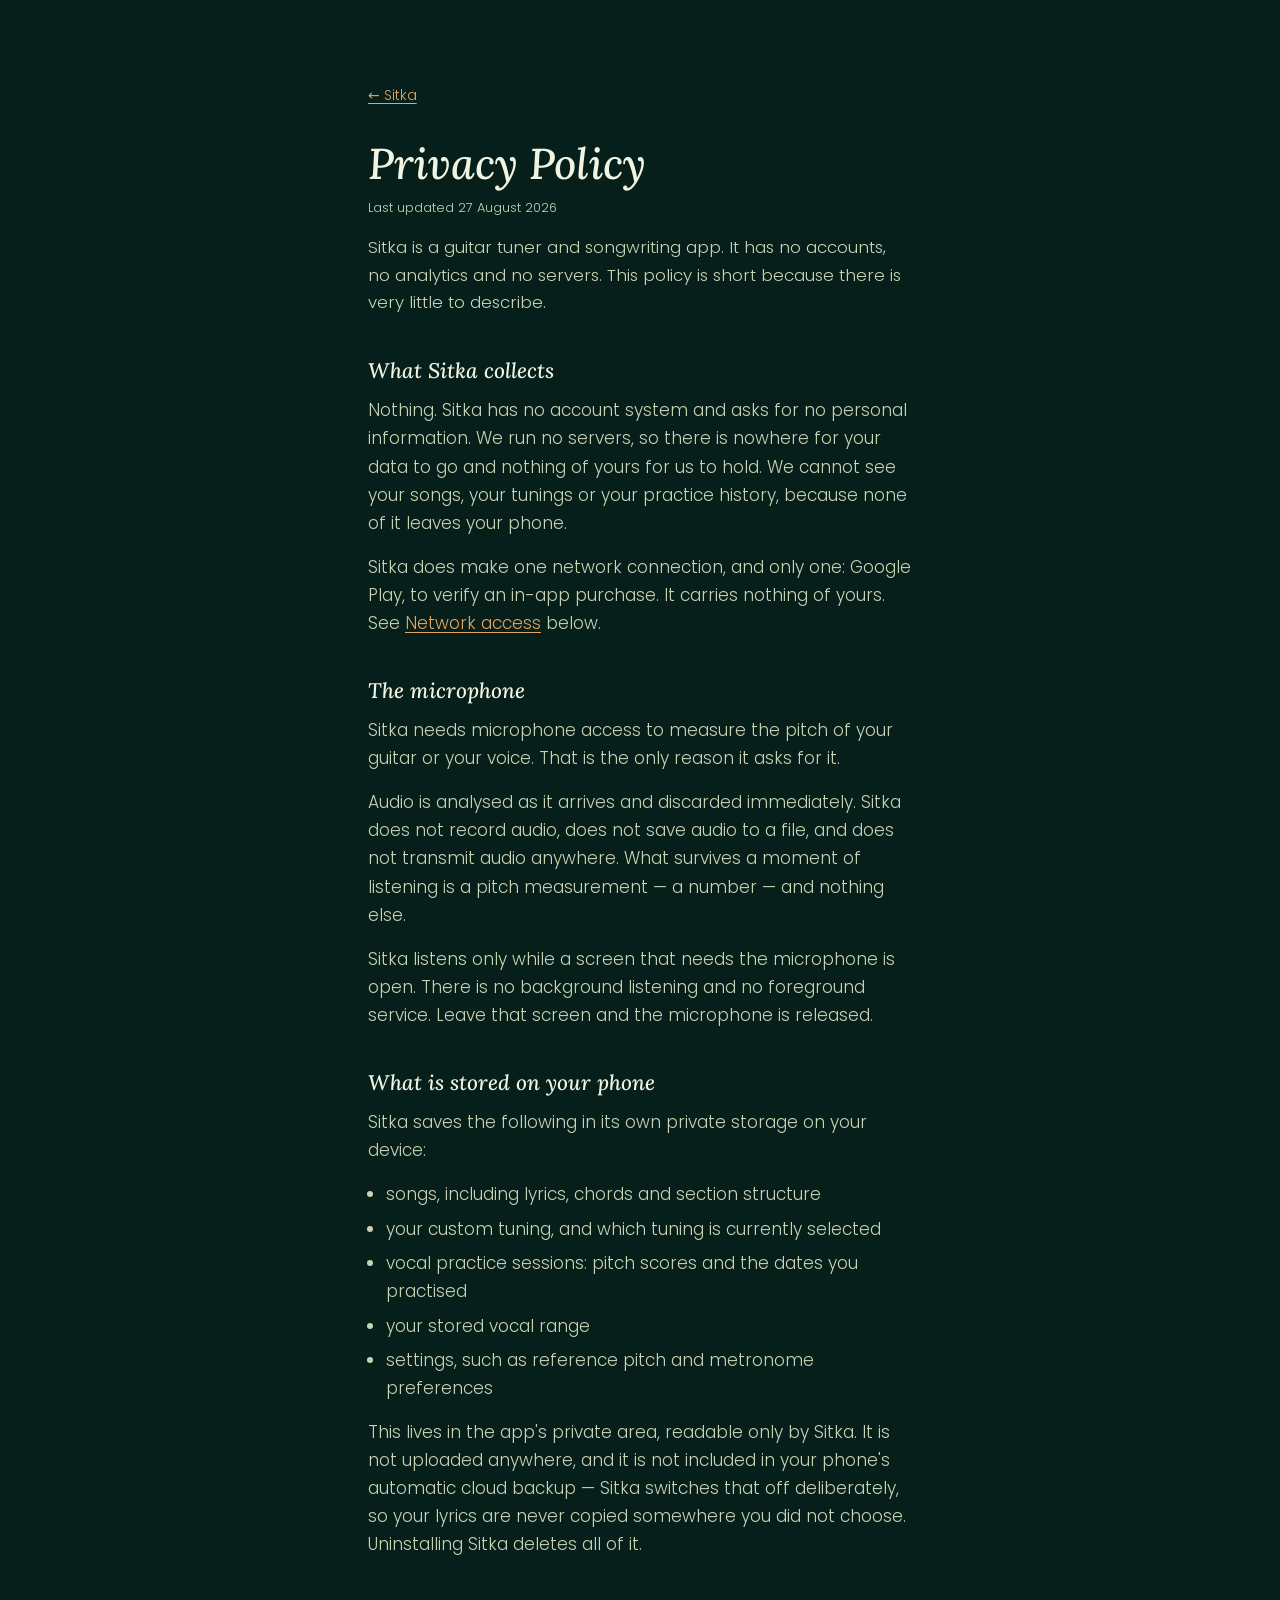
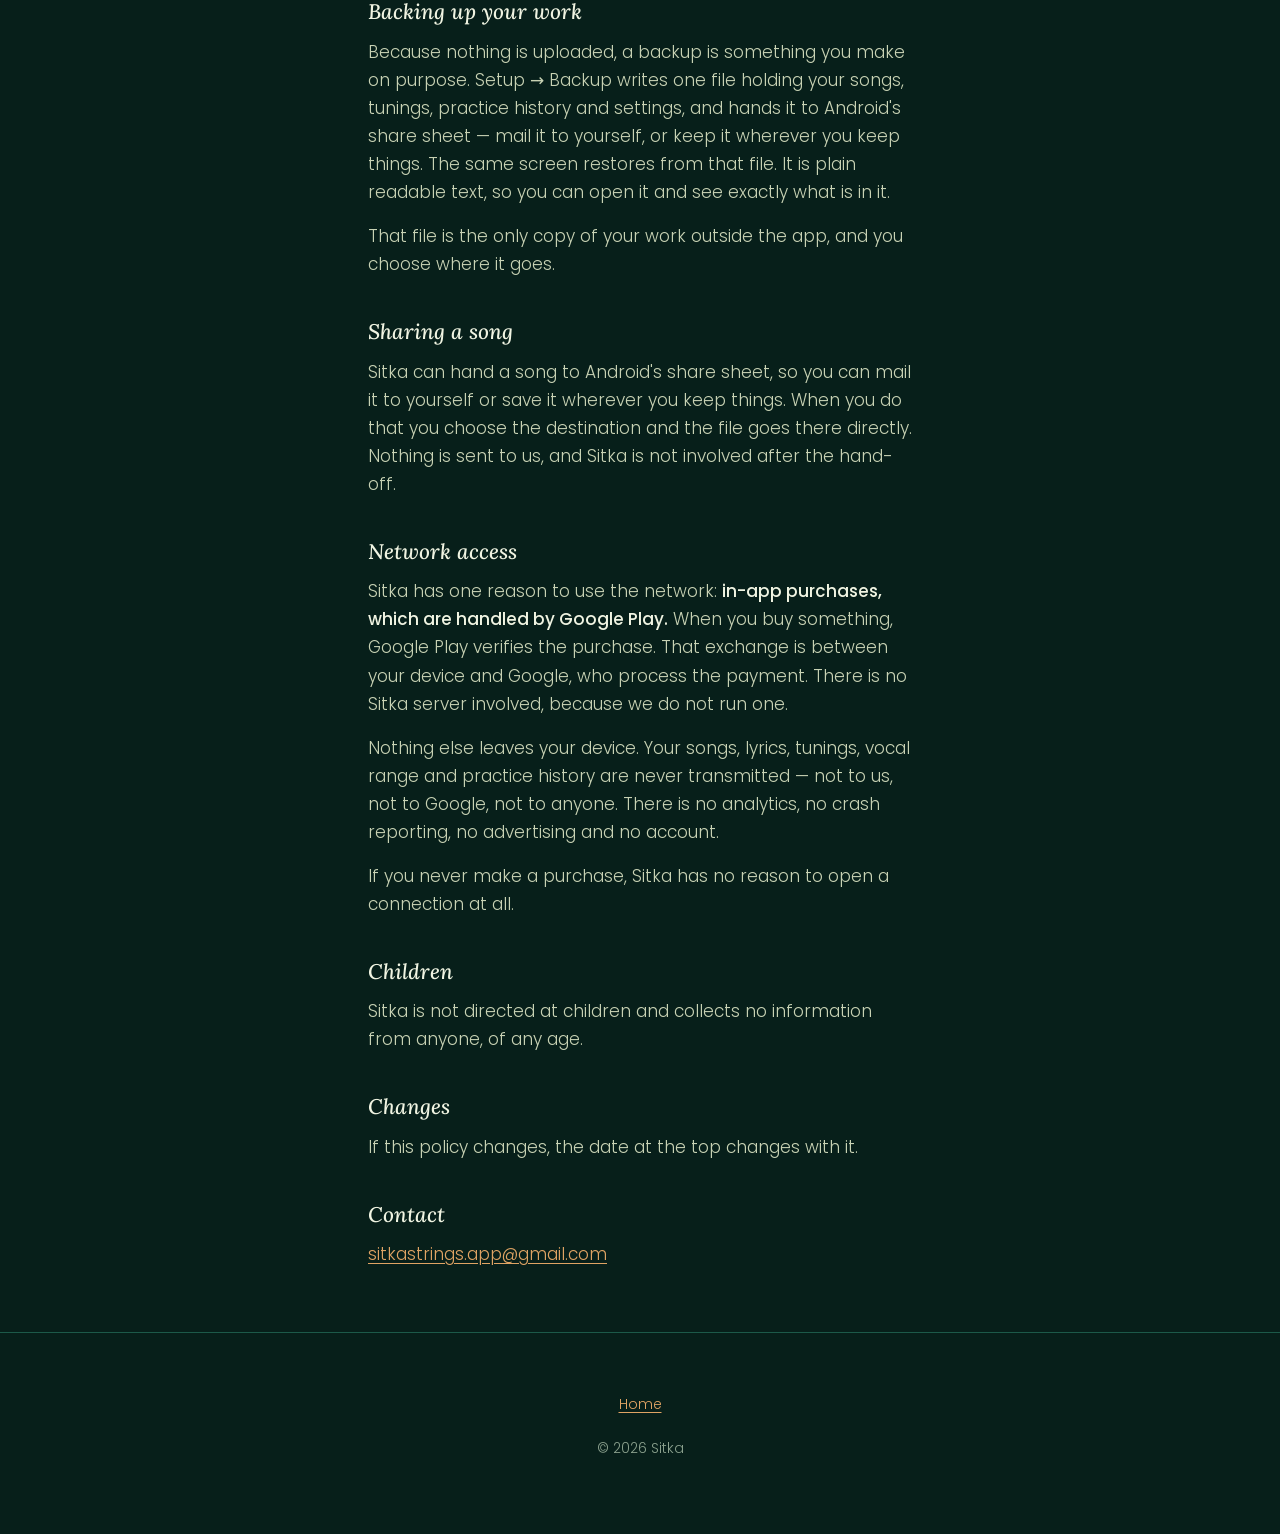
==== privacy/index.html @ 6ea36704 "The contact address, and a sentence the billing change had made false REPLACE-WITH-CONTACT-EMAIL bec" ====
<!doctype html>
<html lang="en">
<head>
<meta charset="utf-8">
<meta name="viewport" content="width=device-width, initial-scale=1">
<title>Privacy Policy — Sitka</title>
<meta name="description" content="Sitka's privacy policy. No accounts, no analytics, no servers of ours. Your songs and tunings never leave your phone.">
<link rel="icon" href="/assets/favicon.png">
<meta name="robots" content="index, follow">
<link rel="preconnect" href="https://fonts.googleapis.com">
<link rel="preconnect" href="https://fonts.gstatic.com" crossorigin>
<link rel="stylesheet" href="https://fonts.googleapis.com/css2?family=Lora:ital,wght@0,500;1,400;1,500&family=Poppins:wght@300;400;500&display=swap">
<link rel="stylesheet" href="/assets/site.css">
<style>
  .doc { padding: clamp(3rem, 9vw, 5rem) 0 clamp(2rem, 6vw, 3rem); }
  .doc h1 {
    font-family: 'Lora', Georgia, serif; font-style: italic; font-weight: 500;
    font-size: clamp(2rem, 6.5vw, 2.7rem); line-height: 1.15;
    margin: 0 0 .5rem; color: var(--spruce); text-wrap: balance;
  }
  .updated {
    font-family: 'Poppins', sans-serif; font-size: .8rem;
    color: var(--patina); margin: 0 0 2.5rem;
  }
  .doc h2 {
    font-family: 'Lora', Georgia, serif; font-style: italic; font-weight: 500;
    font-size: 1.32rem; line-height: 1.3;
    margin: 2.5rem 0 .75rem; color: var(--spruce); text-wrap: balance;
  }
  .doc p { margin: 0 0 1rem; color: var(--spruce-dim); }
  .doc strong { font-weight: 500; color: var(--spruce); }
  .doc ul { margin: 0 0 1rem; padding-left: 1.15rem; color: var(--spruce-dim); }
  .doc li { margin-bottom: .4rem; }
  .lede { font-size: 1.05rem; color: var(--spruce); }
  .back { display: inline-block; margin-bottom: 2rem; font-size: .875rem; }
</style>
</head>
<body>

<div class="wrap doc">
  <a class="back" href="/">&larr; Sitka</a>

  <h1>Privacy Policy</h1>
  <p class="updated">Last updated 27 August 2026</p>

  <p class="lede">
    Sitka is a guitar tuner and songwriting app. It has no accounts, no
    analytics and no servers. This policy is short because there is very
    little to describe.
  </p>

  <h2>What Sitka collects</h2>
  <p>
    Nothing. Sitka has no account system and asks for no personal
    information. We run no servers, so there is nowhere for your data to
    go and nothing of yours for us to hold. We cannot see your songs,
    your tunings or your practice history, because none of it leaves your
    phone.
  </p>
  <p>
    Sitka does make one network connection, and only one: Google Play,
    to verify an in-app purchase. It carries nothing of yours. See
    <a href="#network">Network access</a> below.
  </p>

  <h2>The microphone</h2>
  <p>
    Sitka needs microphone access to measure the pitch of your guitar or
    your voice. That is the only reason it asks for it.
  </p>
  <p>
    Audio is analysed as it arrives and discarded immediately. Sitka does
    not record audio, does not save audio to a file, and does not
    transmit audio anywhere. What survives a moment of listening is a
    pitch measurement — a number — and nothing else.
  </p>
  <p>
    Sitka listens only while a screen that needs the microphone is open.
    There is no background listening and no foreground service. Leave that
    screen and the microphone is released.
  </p>

  <h2>What is stored on your phone</h2>
  <p>Sitka saves the following in its own private storage on your device:</p>
  <ul>
    <li>songs, including lyrics, chords and section structure</li>
    <li>your custom tuning, and which tuning is currently selected</li>
    <li>vocal practice sessions: pitch scores and the dates you practised</li>
    <li>your stored vocal range</li>
    <li>settings, such as reference pitch and metronome preferences</li>
  </ul>
  <p>
    This lives in the app's private area, readable only by Sitka. It is
    not uploaded anywhere, and it is not included in your phone's
    automatic cloud backup — Sitka switches that off deliberately, so your
    lyrics are never copied somewhere you did not choose. Uninstalling
    Sitka deletes all of it.
  </p>

  <h2>Backing up your work</h2>
  <p>
    Because nothing is uploaded, a backup is something you make on
    purpose. Setup &rarr; Backup writes one file holding your songs,
    tunings, practice history and settings, and hands it to Android's
    share sheet — mail it to yourself, or keep it wherever you keep
    things. The same screen restores from that file. It is plain readable
    text, so you can open it and see exactly what is in it.
  </p>
  <p>
    That file is the only copy of your work outside the app, and you
    choose where it goes.
  </p>

  <h2>Sharing a song</h2>
  <p>
    Sitka can hand a song to Android's share sheet, so you can mail it to
    yourself or save it wherever you keep things. When you do that you
    choose the destination and the file goes there directly. Nothing is
    sent to us, and Sitka is not involved after the hand-off.
  </p>

  <h2 id="network">Network access</h2>
  <p>
    Sitka has one reason to use the network: <strong>in-app purchases,
    which are handled by Google Play.</strong> When you buy something,
    Google Play verifies the purchase. That exchange is between your
    device and Google, who process the payment. There is no Sitka server
    involved, because we do not run one.
  </p>
  <p>
    Nothing else leaves your device. Your songs, lyrics, tunings, vocal
    range and practice history are never transmitted &mdash; not to us,
    not to Google, not to anyone. There is no analytics, no crash
    reporting, no advertising and no account.
  </p>
  <p>
    If you never make a purchase, Sitka has no reason to open a
    connection at all.
  </p>

  <h2>Children</h2>
  <p>
    Sitka is not directed at children and collects no information from
    anyone, of any age.
  </p>

  <h2>Changes</h2>
  <p>If this policy changes, the date at the top changes with it.</p>

  <h2>Contact</h2>
  <p>
    <!-- TODO before launch: replace with the real address. Google Play
         requires a contact email on the store listing, and this policy
         should carry the same one. Anything published here gets scraped,
         so a dedicated address is worth considering. -->
    <a href="mailto:sitkastrings.app@gmail.com">sitkastrings.app@gmail.com</a>
  </p>
</div>

<footer>
  <div class="wrap">
    <nav>
      <a href="/">Home</a>
    </nav>
    <p>&copy; 2026 Sitka</p>
  </div>
</footer>

</body>
</html>
---- assets/site.css ----
/*
 * site.css — everything both pages share.
 *
 * One committed visual world: the deep green of the app icon and the
 * splash, with Sitka's own copper and spruce on top. Every colour is
 * painted explicitly; nothing is inherited from a host background.
 */

:root {
  --green-deep:  #071F1A;
  --green:       #0D3D32;
  --green-lift:  #10493C;
  --hair:        #1C5949;

  --spruce:      #F0F4E2;
  --spruce-dim:  #C8D2B4;
  --patina:      #8AA08D;

  --copper:      #C88B4E;
  --copper-lit:  #E0A464;

  --measure:     34rem;
}

* { box-sizing: border-box; }

html { scroll-behavior: smooth; }
@media (prefers-reduced-motion: reduce) {
  html { scroll-behavior: auto; }
  * { animation: none !important; transition: none !important; }
}

body {
  margin: 0;
  background: var(--green-deep);
  color: var(--spruce);
  font-family: 'Poppins', ui-sans-serif, system-ui, sans-serif;
  font-weight: 300;
  font-size: 17px;
  line-height: 1.65;
  -webkit-font-smoothing: antialiased;
}

a { color: var(--copper-lit); text-underline-offset: 3px; }
a:hover { color: var(--spruce); }
a:focus-visible { outline: 2px solid var(--copper-lit); outline-offset: 3px; border-radius: 2px; }

.wrap { max-width: var(--measure); margin: 0 auto; padding: 0 1.4rem; }

.eyebrow {
  font-family: 'Poppins', sans-serif; font-weight: 500;
  font-size: .68rem; letter-spacing: .2em; text-transform: uppercase;
  color: var(--copper); margin: 0 0 .7rem;
}

footer {
  border-top: 1px solid var(--hair);
  padding: clamp(2.5rem, 7vw, 3.5rem) 0 clamp(3rem, 8vw, 4rem);
  text-align: center;
}
footer p { margin: 0 0 .6rem; color: var(--patina); font-size: .875rem; }
footer nav { margin-bottom: 1.25rem; }
footer nav a { margin: 0 .6rem; font-size: .875rem; }

/* ------------------------------------------------------------------ */
/* The mark as a motif                                                 */
/* ------------------------------------------------------------------ */

/*
 * One asset, four jobs: hero, watermark, section divider, list bullet.
 * All of them reference assets/mark.png rather than a hand-drawn SVG
 * copy, so the motif cannot drift away from the real icon when the icon
 * is next redrawn.
 */

/* a divider that is a mark flanked by hairlines, replacing a plain rule */
.divider {
  display: flex; align-items: center; gap: 1.1rem;
  margin: 0; padding: 0; border: 0;
}
.divider::before, .divider::after {
  content: ""; flex: 1; height: 1px; background: var(--hair);
}
.divider span {
  width: 22px; height: 22px; flex: none;
  background: url("/assets/mark.png") center / contain no-repeat;
  opacity: .55;
}

/* list bullets carrying the mark instead of a disc */
.mark-list { list-style: none; margin: 0; padding: 0; }
.mark-list li {
  position: relative; padding-left: 2rem; margin-bottom: .7rem;
  color: var(--spruce-dim);
}
.mark-list li:last-child { margin-bottom: 0; }
.mark-list li::before {
  content: ""; position: absolute; left: 0; top: .38em;
  width: 15px; height: 15px;
  background: url("/assets/mark.png") center / contain no-repeat;
  opacity: .75;
}

/* ------------------------------------------------------------------ */
/* Phone frames: deliberate placeholders, not broken images            */
/* ------------------------------------------------------------------ */

.shots {
  display: grid; gap: 1.1rem;
  grid-template-columns: repeat(auto-fit, minmax(150px, 1fr));
  margin: 1.75rem 0 0;
}
.shot { display: flex; flex-direction: column; gap: .7rem; }

/* the frame is drawn, never loaded — nothing here can fail to arrive */
.phone {
  aspect-ratio: 9 / 19.5;
  border: 1px solid var(--hair);
  border-radius: 14px;
  background:
    radial-gradient(120% 60% at 50% 0%, var(--green-lift) 0%, var(--green) 55%, var(--green) 100%);
  display: flex; align-items: center; justify-content: center;
  position: relative; overflow: hidden;
}
.phone::before {              /* the earpiece slot, so it reads as a phone */
  content: ""; position: absolute; top: 9px; left: 50%;
  transform: translateX(-50%);
  width: 28%; height: 4px; border-radius: 2px;
  background: var(--hair);
}
.phone::after {               /* the mark, centred */
  content: ""; width: 38%; aspect-ratio: 1;
  background: url("/assets/mark.png") center / contain no-repeat;
  opacity: .38;
}
.shot-label {
  font-family: 'Poppins', sans-serif; font-size: .76rem; font-weight: 400;
  color: var(--patina); text-align: center; line-height: 1.4;
}

/* ------------------------------------------------------------------ */
/* Chord diagrams                                                      */
/* ------------------------------------------------------------------ */

.chords {
  display: grid; gap: 1.5rem;
  grid-template-columns: repeat(auto-fit, minmax(190px, 1fr));
  margin: 1.75rem 0 0;
}
.chord {
  background: var(--green);
  border: 1px solid var(--hair);
  border-radius: 3px;
  padding: 1.2rem 1rem 1rem;
  text-align: center;
}
.chord h3 {
  font-family: 'Poppins', sans-serif; font-weight: 500;
  font-size: .7rem; letter-spacing: .18em; text-transform: uppercase;
  color: var(--copper); margin: 0 0 .15rem;
}
.chord .strings {
  font-family: ui-monospace, 'SFMono-Regular', Menlo, monospace;
  font-size: .72rem; letter-spacing: .12em;
  color: var(--patina); margin: 0 0 .9rem;
}
.chord svg { display: block; width: 100%; max-width: 148px; margin: 0 auto; height: auto; }
.chord .shape {
  font-family: ui-monospace, 'SFMono-Regular', Menlo, monospace;
  font-size: .8rem; color: var(--spruce); margin: .8rem 0 .1rem;
  letter-spacing: .04em;
}
.chord .voiced {
  font-family: 'Poppins', sans-serif; font-size: .72rem;
  color: var(--patina); margin: 0;
}
.verdict {
  margin: 1.5rem 0 0; text-align: center;
  font-family: 'Lora', Georgia, serif; font-style: italic;
  color: var(--spruce); font-size: 1.05rem;
}
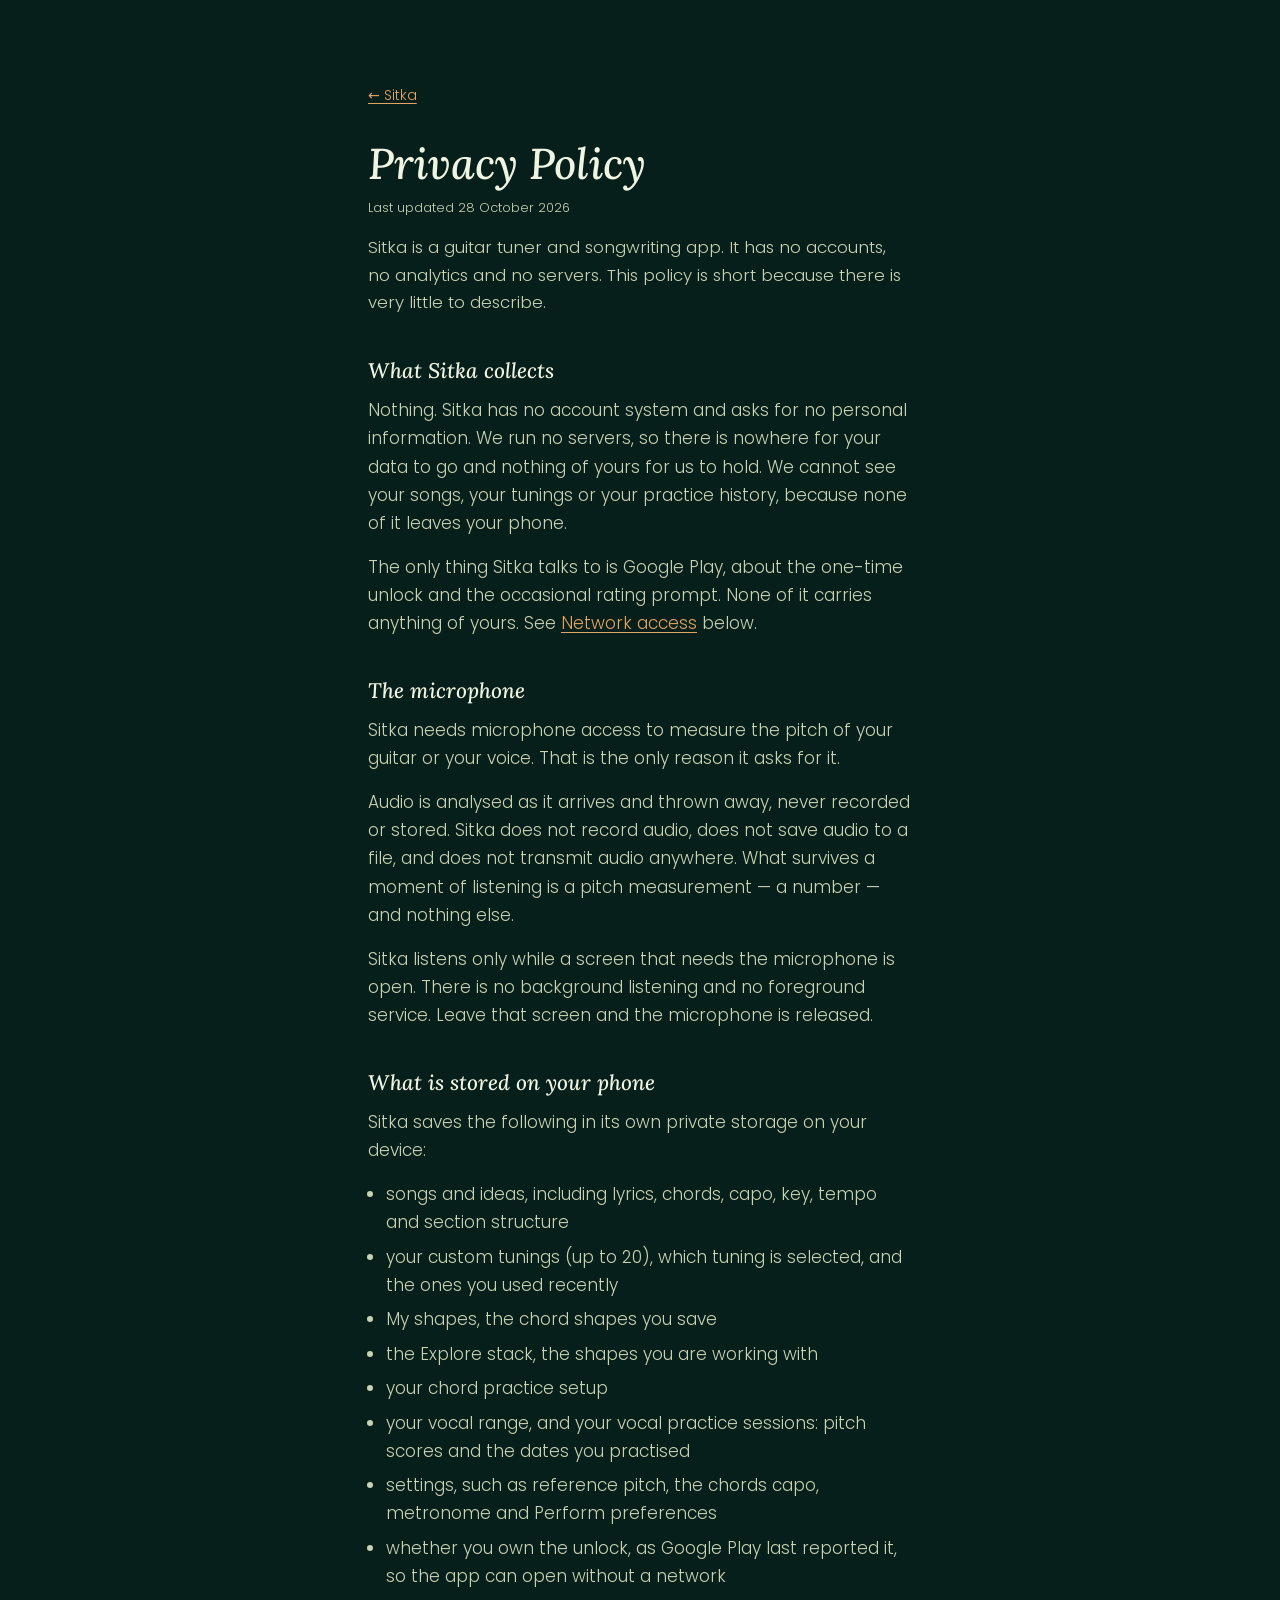
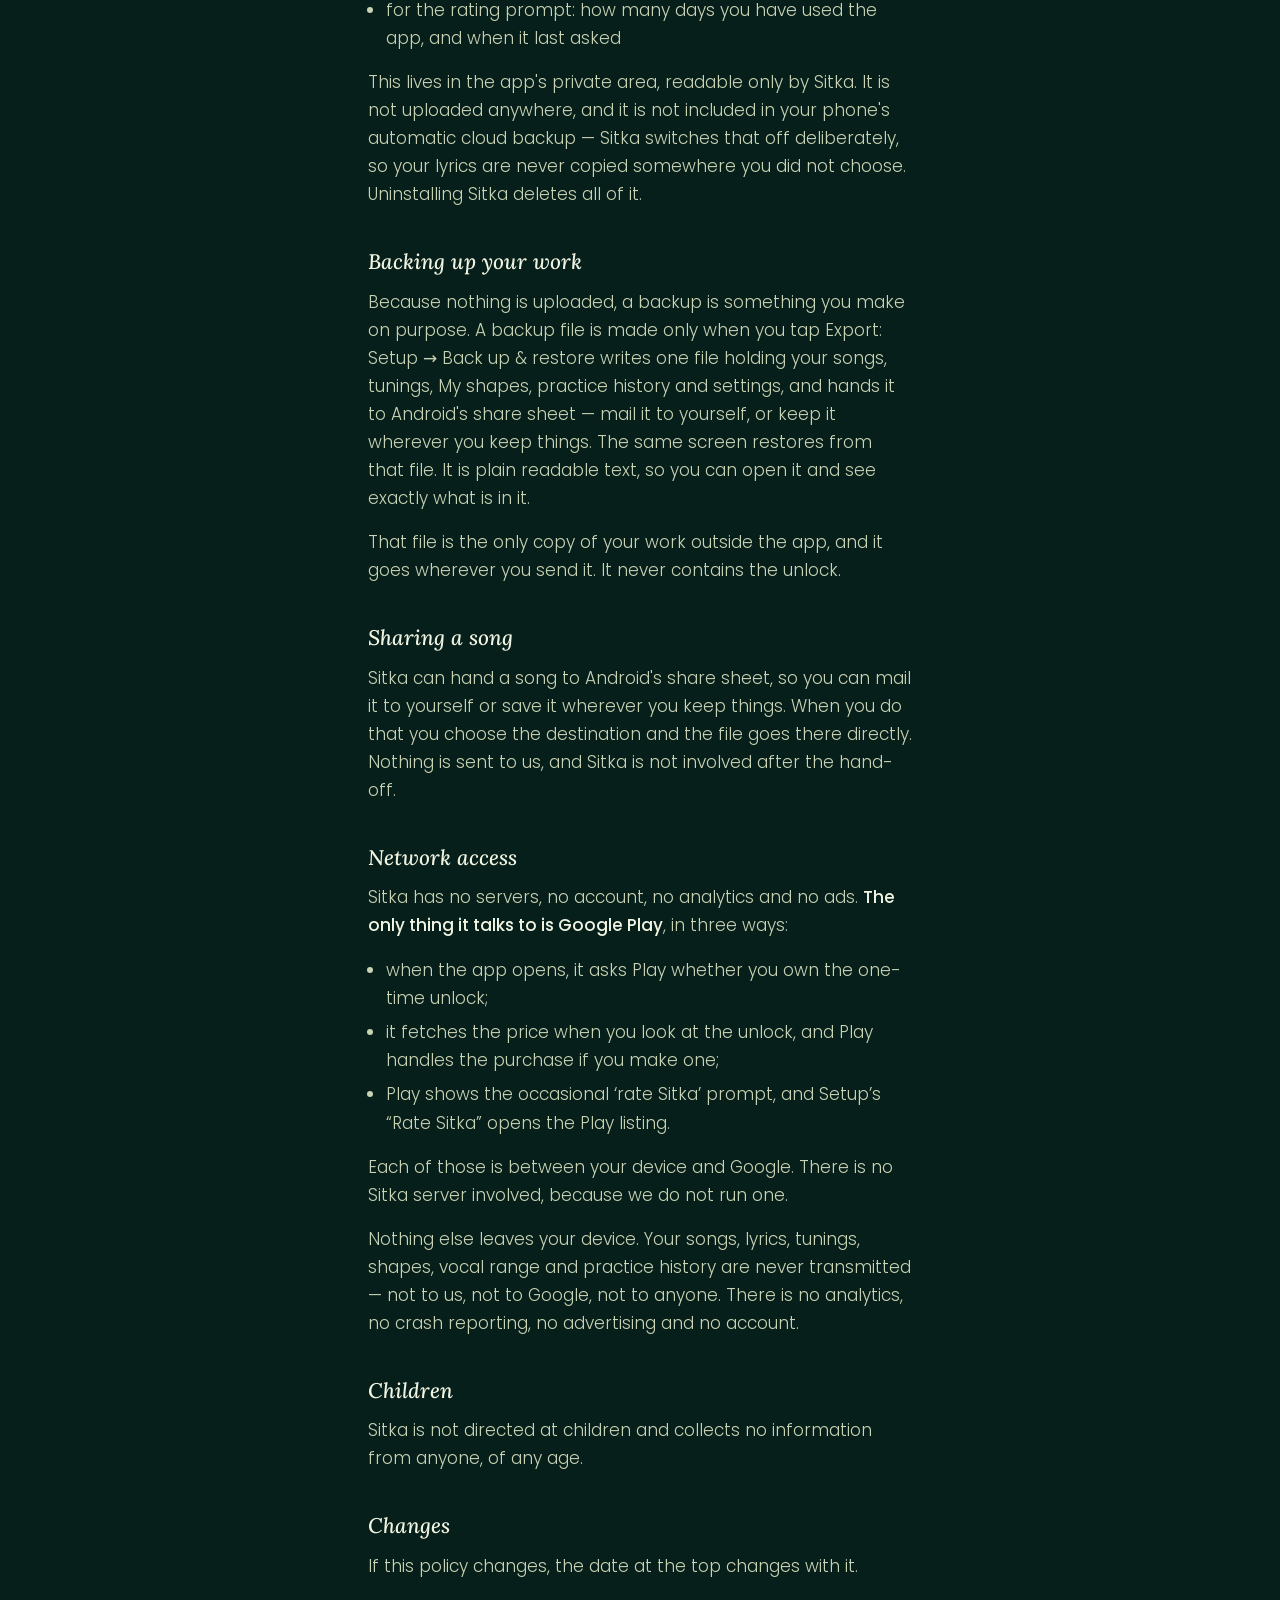
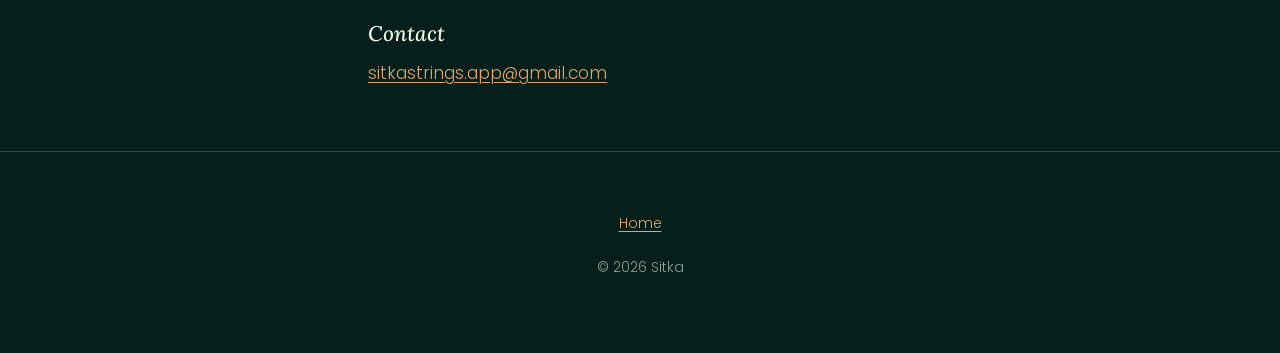
==== commit ba70b8a9: "Say what talks to Play, what the unlock covers, and that there are five tabs The privacy text claime" ====
--- a/privacy/index.html
+++ b/privacy/index.html
@@ -5,7 +5,9 @@
 <meta name="viewport" content="width=device-width, initial-scale=1">
 <title>Privacy Policy — Sitka</title>
 <meta name="description" content="Sitka's privacy policy. No accounts, no analytics, no servers of ours. Your songs and tunings never leave your phone.">
-<link rel="icon" href="/assets/favicon.png">
+<link rel="icon" href="/assets/favicon-32.png" sizes="32x32">
+<link rel="icon" href="/assets/favicon.png" sizes="48x48">
+<link rel="apple-touch-icon" href="/assets/apple-touch-icon.png">
 <meta name="robots" content="index, follow">
 <link rel="preconnect" href="https://fonts.googleapis.com">
 <link rel="preconnect" href="https://fonts.gstatic.com" crossorigin>
@@ -41,7 +43,7 @@
   <a class="back" href="/">&larr; Sitka</a>
 
   <h1>Privacy Policy</h1>
-  <p class="updated">Last updated 27 August 2026</p>
+  <p class="updated">Last updated 28 October 2026</p>
 
   <p class="lede">
     Sitka is a guitar tuner and songwriting app. It has no accounts, no
@@ -58,9 +60,9 @@
     phone.
   </p>
   <p>
-    Sitka does make one network connection, and only one: Google Play,
-    to verify an in-app purchase. It carries nothing of yours. See
-    <a href="#network">Network access</a> below.
+    The only thing Sitka talks to is Google Play, about the one-time
+    unlock and the occasional rating prompt. None of it carries anything
+    of yours. See <a href="#network">Network access</a> below.
   </p>
 
   <h2>The microphone</h2>
@@ -69,7 +71,8 @@
     your voice. That is the only reason it asks for it.
   </p>
   <p>
-    Audio is analysed as it arrives and discarded immediately. Sitka does
+    Audio is analysed as it arrives and thrown away, never recorded or
+    stored. Sitka does
     not record audio, does not save audio to a file, and does not
     transmit audio anywhere. What survives a moment of listening is a
     pitch measurement — a number — and nothing else.
@@ -83,11 +86,15 @@
   <h2>What is stored on your phone</h2>
   <p>Sitka saves the following in its own private storage on your device:</p>
   <ul>
-    <li>songs, including lyrics, chords and section structure</li>
-    <li>your custom tuning, and which tuning is currently selected</li>
-    <li>vocal practice sessions: pitch scores and the dates you practised</li>
-    <li>your stored vocal range</li>
-    <li>settings, such as reference pitch and metronome preferences</li>
+    <li>songs and ideas, including lyrics, chords, capo, key, tempo and section structure</li>
+    <li>your custom tunings (up to 20), which tuning is selected, and the ones you used recently</li>
+    <li>My shapes, the chord shapes you save</li>
+    <li>the Explore stack, the shapes you are working with</li>
+    <li>your chord practice setup</li>
+    <li>your vocal range, and your vocal practice sessions: pitch scores and the dates you practised</li>
+    <li>settings, such as reference pitch, the chords capo, metronome and Perform preferences</li>
+    <li>whether you own the unlock, as Google Play last reported it, so the app can open without a network</li>
+    <li>for the rating prompt: how many days you have used the app, and when it last asked</li>
   </ul>
   <p>
     This lives in the app's private area, readable only by Sitka. It is
@@ -100,15 +107,16 @@
   <h2>Backing up your work</h2>
   <p>
     Because nothing is uploaded, a backup is something you make on
-    purpose. Setup &rarr; Backup writes one file holding your songs,
-    tunings, practice history and settings, and hands it to Android's
+    purpose. A backup file is made only when you tap Export: Setup
+    &rarr; Back up &amp; restore writes one file holding your songs,
+    tunings, My shapes, practice history and settings, and hands it to Android's
     share sheet — mail it to yourself, or keep it wherever you keep
     things. The same screen restores from that file. It is plain readable
     text, so you can open it and see exactly what is in it.
   </p>
   <p>
-    That file is the only copy of your work outside the app, and you
-    choose where it goes.
+    That file is the only copy of your work outside the app, and it goes
+    wherever you send it. It never contains the unlock.
   </p>
 
   <h2>Sharing a song</h2>
@@ -121,21 +129,27 @@
 
   <h2 id="network">Network access</h2>
   <p>
-    Sitka has one reason to use the network: <strong>in-app purchases,
-    which are handled by Google Play.</strong> When you buy something,
-    Google Play verifies the purchase. That exchange is between your
-    device and Google, who process the payment. There is no Sitka server
-    involved, because we do not run one.
+    Sitka has no servers, no account, no analytics and no ads.
+    <strong>The only thing it talks to is Google Play</strong>, in three
+    ways:
+  </p>
+  <ul>
+    <li>when the app opens, it asks Play whether you own the one-time
+      unlock;</li>
+    <li>it fetches the price when you look at the unlock, and Play handles
+      the purchase if you make one;</li>
+    <li>Play shows the occasional &lsquo;rate Sitka&rsquo; prompt, and
+      Setup&rsquo;s &ldquo;Rate Sitka&rdquo; opens the Play listing.</li>
+  </ul>
+  <p>
+    Each of those is between your device and Google. There is no Sitka
+    server involved, because we do not run one.
   </p>
   <p>
-    Nothing else leaves your device. Your songs, lyrics, tunings, vocal
-    range and practice history are never transmitted &mdash; not to us,
+    Nothing else leaves your device. Your songs, lyrics, tunings, shapes,
+    vocal range and practice history are never transmitted &mdash; not to us,
     not to Google, not to anyone. There is no analytics, no crash
     reporting, no advertising and no account.
-  </p>
-  <p>
-    If you never make a purchase, Sitka has no reason to open a
-    connection at all.
   </p>
 
   <h2>Children</h2>
--- a/assets/site.css
+++ b/assets/site.css
@@ -179,3 +179,125 @@
   font-family: 'Lora', Georgia, serif; font-style: italic;
   color: var(--spruce); font-size: 1.05rem;
 }
+
+/* ------------------------------------------------------------------ */
+/* Wide sections: the diagrams break the reading measure               */
+/* ------------------------------------------------------------------ */
+
+/*
+ * Body copy wants ~34rem. Diagrams want room. `.wide` opts a section out
+ * of the measure without leaving the page, and its prose keeps a measure
+ * of its own so the words never run to 52rem.
+ */
+.wide { max-width: 52rem; margin: 0 auto; padding: 0 1.4rem; }
+.lede-wide { max-width: 34rem; }
+.wide .verdict { max-width: none; }
+
+/* ---------------- fretboards ---------------- */
+.fretrow, .rankrow {
+  display: grid; gap: 1rem;
+  grid-template-columns: repeat(4, minmax(0, 1fr));
+  margin: 1.75rem 0 0;
+}
+.rankrow { grid-template-columns: repeat(3, minmax(0, 1fr)); }
+
+@media (max-width: 720px) {
+  /* the Play pattern: one row, swipe it. scroll-snap so it lands square */
+  .fretrow, .rankrow {
+    display: flex; overflow-x: auto; scroll-snap-type: x mandatory;
+    margin-inline: -1.4rem; padding: 0 1.4rem 0.5rem;
+    scrollbar-width: thin;
+  }
+  .fretrow > *, .rankrow > * { flex: 0 0 62%; scroll-snap-align: center; }
+}
+
+.fret, .rank-item {
+  background: var(--green); border: 1px solid var(--hair);
+  border-radius: 3px; padding: 1rem .75rem .9rem;
+  text-align: center; margin: 0; position: relative;
+}
+.fret figcaption { display: block; margin-bottom: .6rem; }
+.fret-name {
+  display: block; font-family: 'Poppins', sans-serif; font-weight: 500;
+  font-size: .74rem; letter-spacing: .16em; text-transform: uppercase;
+  color: var(--copper);
+}
+.fret-strings {
+  display: block; font-family: ui-monospace, Menlo, monospace;
+  font-size: .68rem; letter-spacing: .1em; color: var(--patina); margin-top: .15rem;
+}
+.fret svg, .rank-item svg { display: block; width: 100%; max-width: 132px; height: auto; margin: 0 auto; }
+.fret-shape {
+  font-family: ui-monospace, Menlo, monospace; font-size: .76rem;
+  color: var(--spruce); margin: .7rem 0 .15rem; letter-spacing: .03em;
+}
+.fret-meta { font-size: .7rem; color: var(--patina); margin: 0 0 .35rem; }
+.fret-fingers { color: var(--copper-lit); }
+.fret-gloss {
+  font-family: 'Lora', Georgia, serif; font-style: italic;
+  font-size: .82rem; line-height: 1.4; color: var(--spruce-dim); margin: 0;
+}
+
+/* ---------------- the ranked three ---------------- */
+.rank-n {
+  position: absolute; top: .5rem; left: .6rem;
+  font-family: ui-monospace, Menlo, monospace; font-size: .7rem;
+  color: var(--copper); opacity: .8;
+}
+.rank-score { margin: .5rem 0 .2rem; font-size: .7rem; color: var(--patina); }
+.rank-score span {
+  font-family: ui-monospace, Menlo, monospace; font-size: 1.15rem;
+  color: var(--copper-lit); margin-right: .25rem;
+}
+
+/* ---------------- tuning families ---------------- */
+.families { margin: 1.75rem 0 0; display: flex; flex-direction: column; gap: 1rem; }
+.fam { display: grid; grid-template-columns: 11rem 1fr; gap: .3rem .9rem; align-items: center; }
+.fam-name {
+  margin: 0; font-family: 'Poppins', sans-serif; font-weight: 500;
+  font-size: .76rem; letter-spacing: .1em; text-transform: uppercase; color: var(--copper);
+}
+.fam-bar {
+  height: 22px; border-radius: 2px; position: relative;
+  background: linear-gradient(to right, var(--green-lift) var(--n), transparent var(--n));
+  border: 1px solid var(--hair);
+  display: flex; align-items: center;
+}
+.fam-count {
+  font-family: ui-monospace, Menlo, monospace; font-size: .72rem;
+  color: var(--spruce); padding-left: .55rem;
+}
+.fam-list {
+  grid-column: 2; margin: 0; font-size: .72rem; color: var(--patina); line-height: 1.5;
+}
+@media (max-width: 560px) {
+  .fam { grid-template-columns: 1fr; }
+  .fam-list { grid-column: 1; }
+}
+
+/* ---------------- the screenshot strip ---------------- */
+.shots {
+  list-style: none; margin: 1.75rem 0 0; padding: 0;
+  display: grid; gap: 1rem; grid-template-columns: repeat(3, minmax(0, 1fr));
+}
+.shots .shot { margin: 0; }
+.shots img {
+  display: block; width: 100%; height: auto;
+  border: 1px solid var(--hair); border-radius: 6px;
+  background: var(--green);
+}
+@media (max-width: 720px) {
+  .shots {
+    display: flex; overflow-x: auto; scroll-snap-type: x mandatory;
+    margin-inline: -1.4rem; padding: 0 1.4rem .5rem; gap: .75rem;
+  }
+  .shots .shot { flex: 0 0 68%; scroll-snap-align: center; }
+}
+
+/* a line of "what is this" under each screenshot; the card itself
+ * carries the headline, so this is description rather than claim */
+.shot-note {
+  margin: .7rem 0 0; font-size: .82rem; line-height: 1.55;
+  color: var(--spruce-dim);
+}
+@media (max-width: 720px) { .shot-note { font-size: .8rem; } }
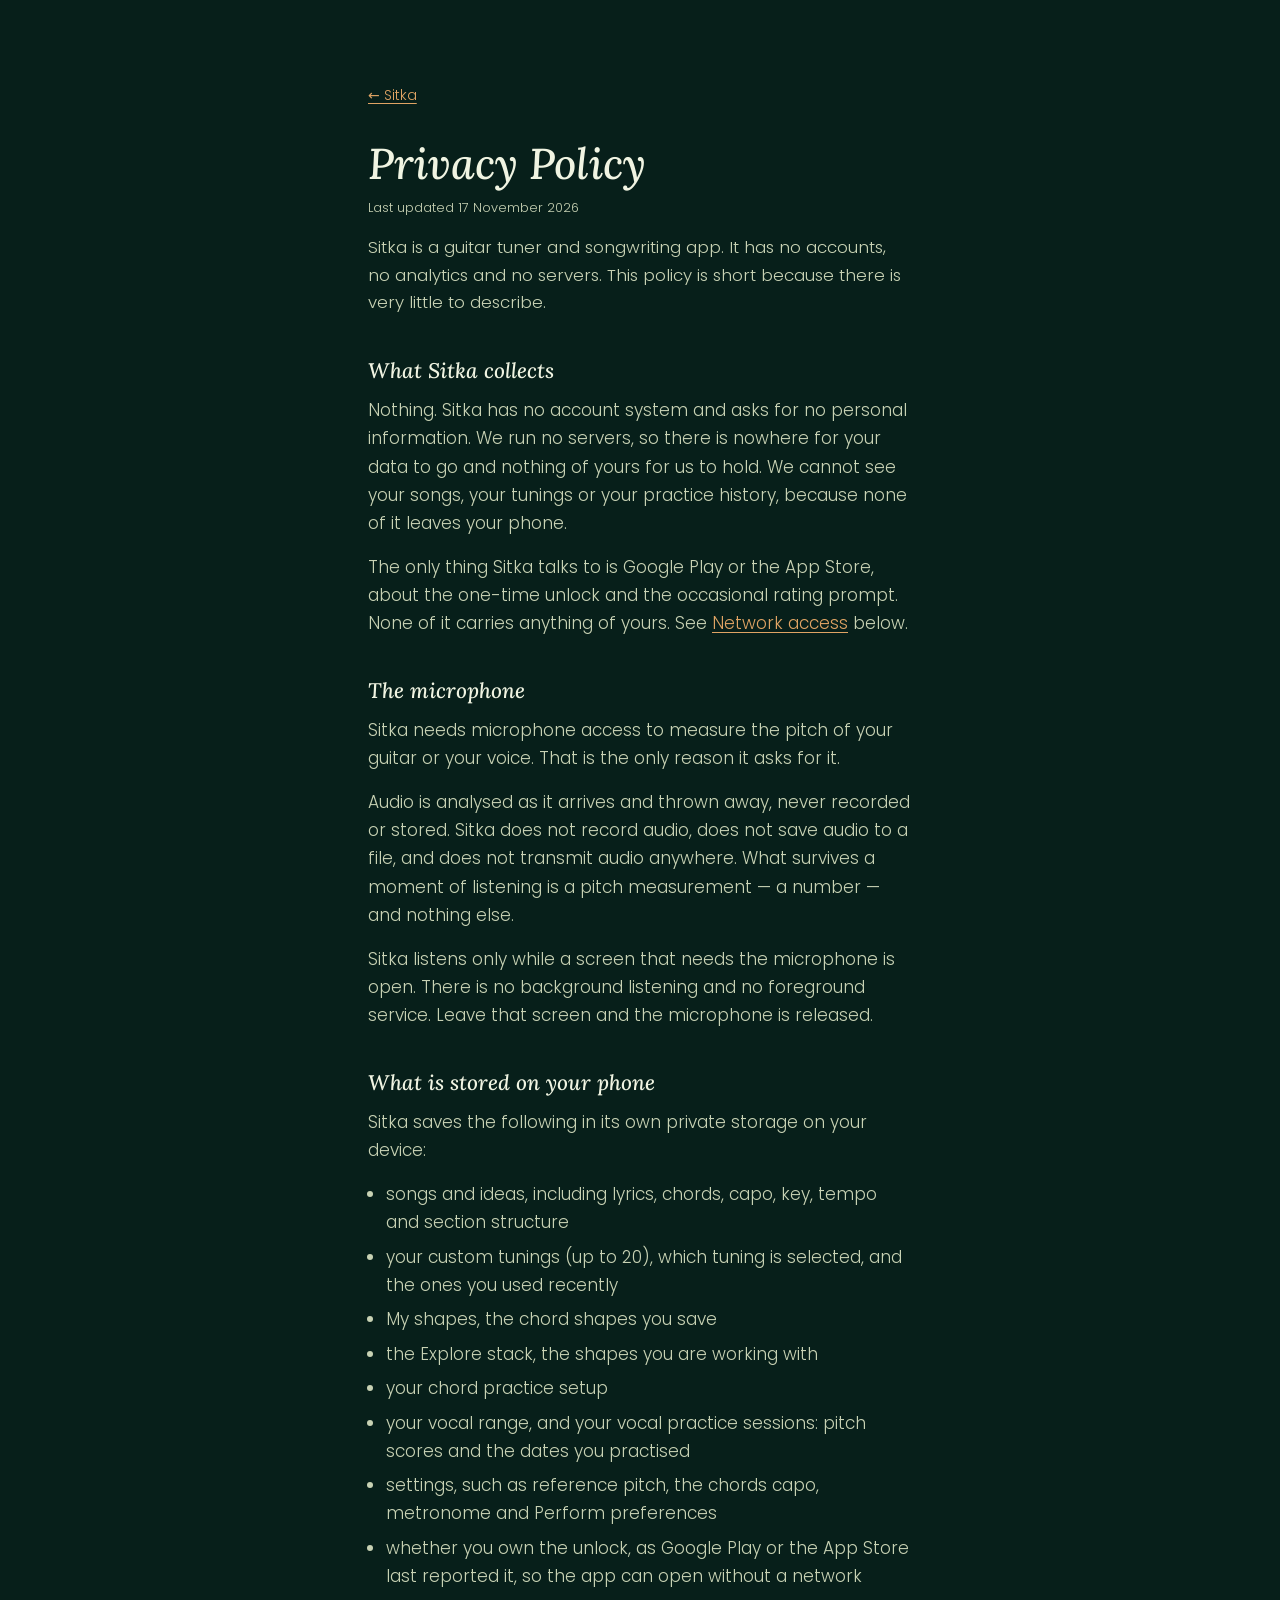
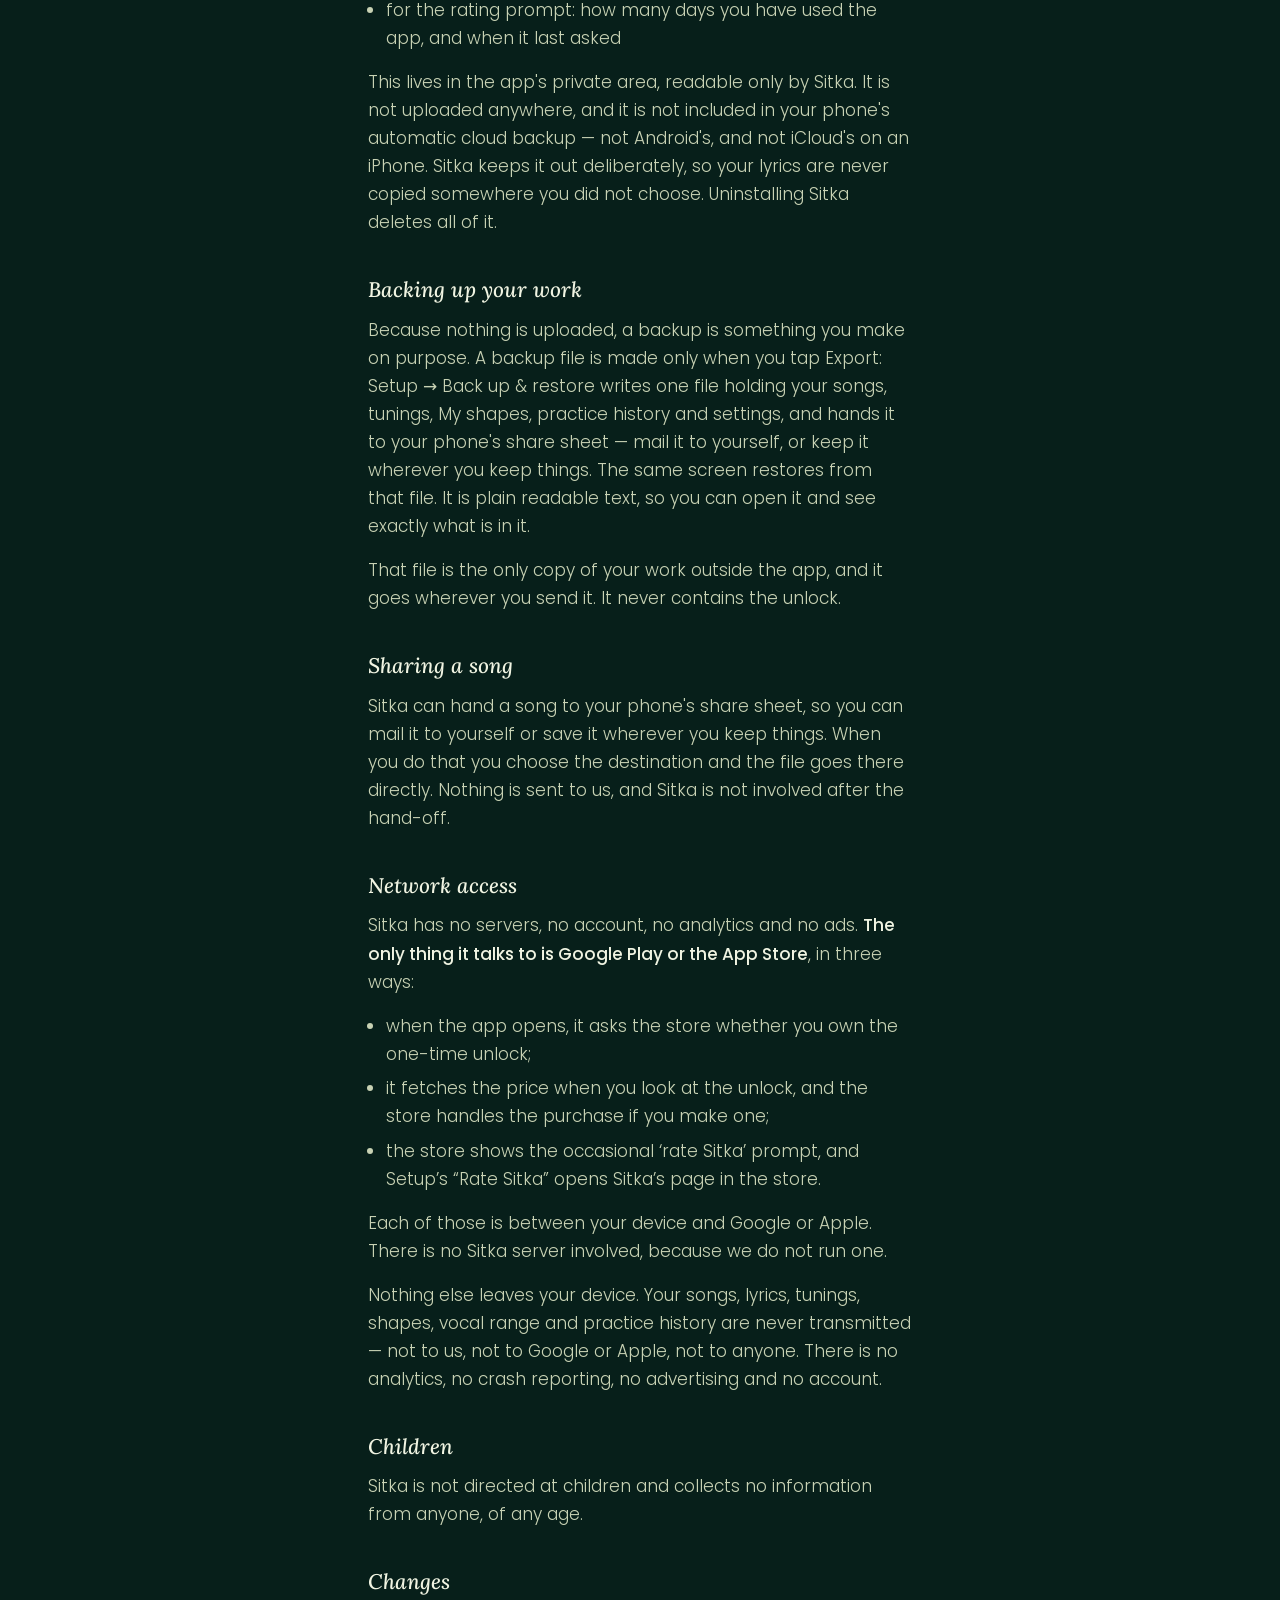
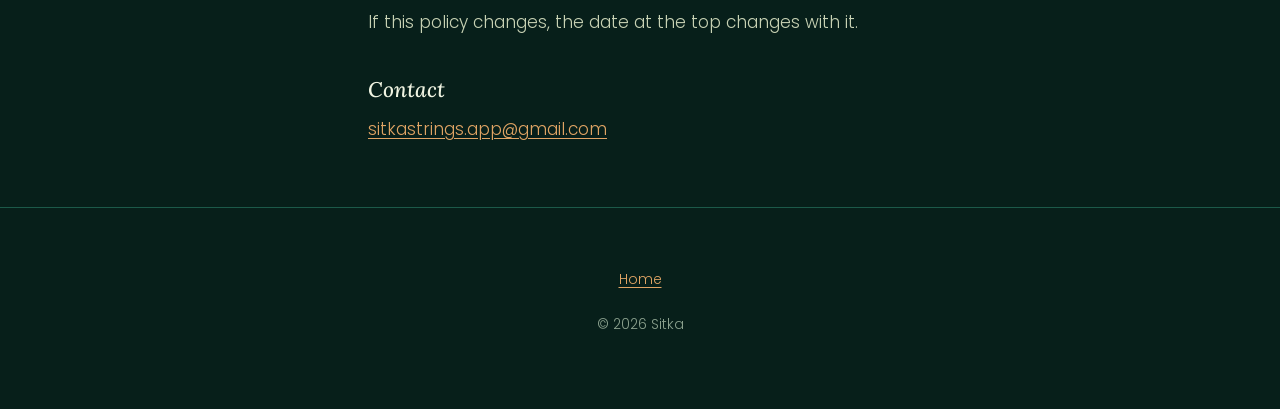
==== commit 45703d97: "Privacy policy for iOS: the App Store beside Google Play, iCloud backup, the phone's share sheet The" ====
--- a/privacy/index.html
+++ b/privacy/index.html
@@ -43,7 +43,7 @@
   <a class="back" href="/">&larr; Sitka</a>
 
   <h1>Privacy Policy</h1>
-  <p class="updated">Last updated 28 October 2026</p>
+  <p class="updated">Last updated 17 November 2026</p>
 
   <p class="lede">
     Sitka is a guitar tuner and songwriting app. It has no accounts, no
@@ -60,7 +60,7 @@
     phone.
   </p>
   <p>
-    The only thing Sitka talks to is Google Play, about the one-time
+    The only thing Sitka talks to is Google Play or the App Store, about the one-time
     unlock and the occasional rating prompt. None of it carries anything
     of yours. See <a href="#network">Network access</a> below.
   </p>
@@ -93,14 +93,15 @@
     <li>your chord practice setup</li>
     <li>your vocal range, and your vocal practice sessions: pitch scores and the dates you practised</li>
     <li>settings, such as reference pitch, the chords capo, metronome and Perform preferences</li>
-    <li>whether you own the unlock, as Google Play last reported it, so the app can open without a network</li>
+    <li>whether you own the unlock, as Google Play or the App Store last reported it, so the app can open without a network</li>
     <li>for the rating prompt: how many days you have used the app, and when it last asked</li>
   </ul>
   <p>
     This lives in the app's private area, readable only by Sitka. It is
     not uploaded anywhere, and it is not included in your phone's
-    automatic cloud backup — Sitka switches that off deliberately, so your
-    lyrics are never copied somewhere you did not choose. Uninstalling
+    automatic cloud backup — not Android's, and not iCloud's on an iPhone.
+    Sitka keeps it out deliberately, so your lyrics are never copied
+    somewhere you did not choose. Uninstalling
     Sitka deletes all of it.
   </p>
 
@@ -109,7 +110,7 @@
     Because nothing is uploaded, a backup is something you make on
     purpose. A backup file is made only when you tap Export: Setup
     &rarr; Back up &amp; restore writes one file holding your songs,
-    tunings, My shapes, practice history and settings, and hands it to Android's
+    tunings, My shapes, practice history and settings, and hands it to your phone's
     share sheet — mail it to yourself, or keep it wherever you keep
     things. The same screen restores from that file. It is plain readable
     text, so you can open it and see exactly what is in it.
@@ -121,7 +122,7 @@
 
   <h2>Sharing a song</h2>
   <p>
-    Sitka can hand a song to Android's share sheet, so you can mail it to
+    Sitka can hand a song to your phone's share sheet, so you can mail it to
     yourself or save it wherever you keep things. When you do that you
     choose the destination and the file goes there directly. Nothing is
     sent to us, and Sitka is not involved after the hand-off.
@@ -130,25 +131,25 @@
   <h2 id="network">Network access</h2>
   <p>
     Sitka has no servers, no account, no analytics and no ads.
-    <strong>The only thing it talks to is Google Play</strong>, in three
+    <strong>The only thing it talks to is Google Play or the App Store</strong>, in three
     ways:
   </p>
   <ul>
-    <li>when the app opens, it asks Play whether you own the one-time
+    <li>when the app opens, it asks the store whether you own the one-time
       unlock;</li>
-    <li>it fetches the price when you look at the unlock, and Play handles
+    <li>it fetches the price when you look at the unlock, and the store handles
       the purchase if you make one;</li>
-    <li>Play shows the occasional &lsquo;rate Sitka&rsquo; prompt, and
-      Setup&rsquo;s &ldquo;Rate Sitka&rdquo; opens the Play listing.</li>
+    <li>the store shows the occasional &lsquo;rate Sitka&rsquo; prompt, and
+      Setup&rsquo;s &ldquo;Rate Sitka&rdquo; opens Sitka&rsquo;s page in the store.</li>
   </ul>
   <p>
-    Each of those is between your device and Google. There is no Sitka
+    Each of those is between your device and Google or Apple. There is no Sitka
     server involved, because we do not run one.
   </p>
   <p>
     Nothing else leaves your device. Your songs, lyrics, tunings, shapes,
     vocal range and practice history are never transmitted &mdash; not to us,
-    not to Google, not to anyone. There is no analytics, no crash
+    not to Google or Apple, not to anyone. There is no analytics, no crash
     reporting, no advertising and no account.
   </p>
 
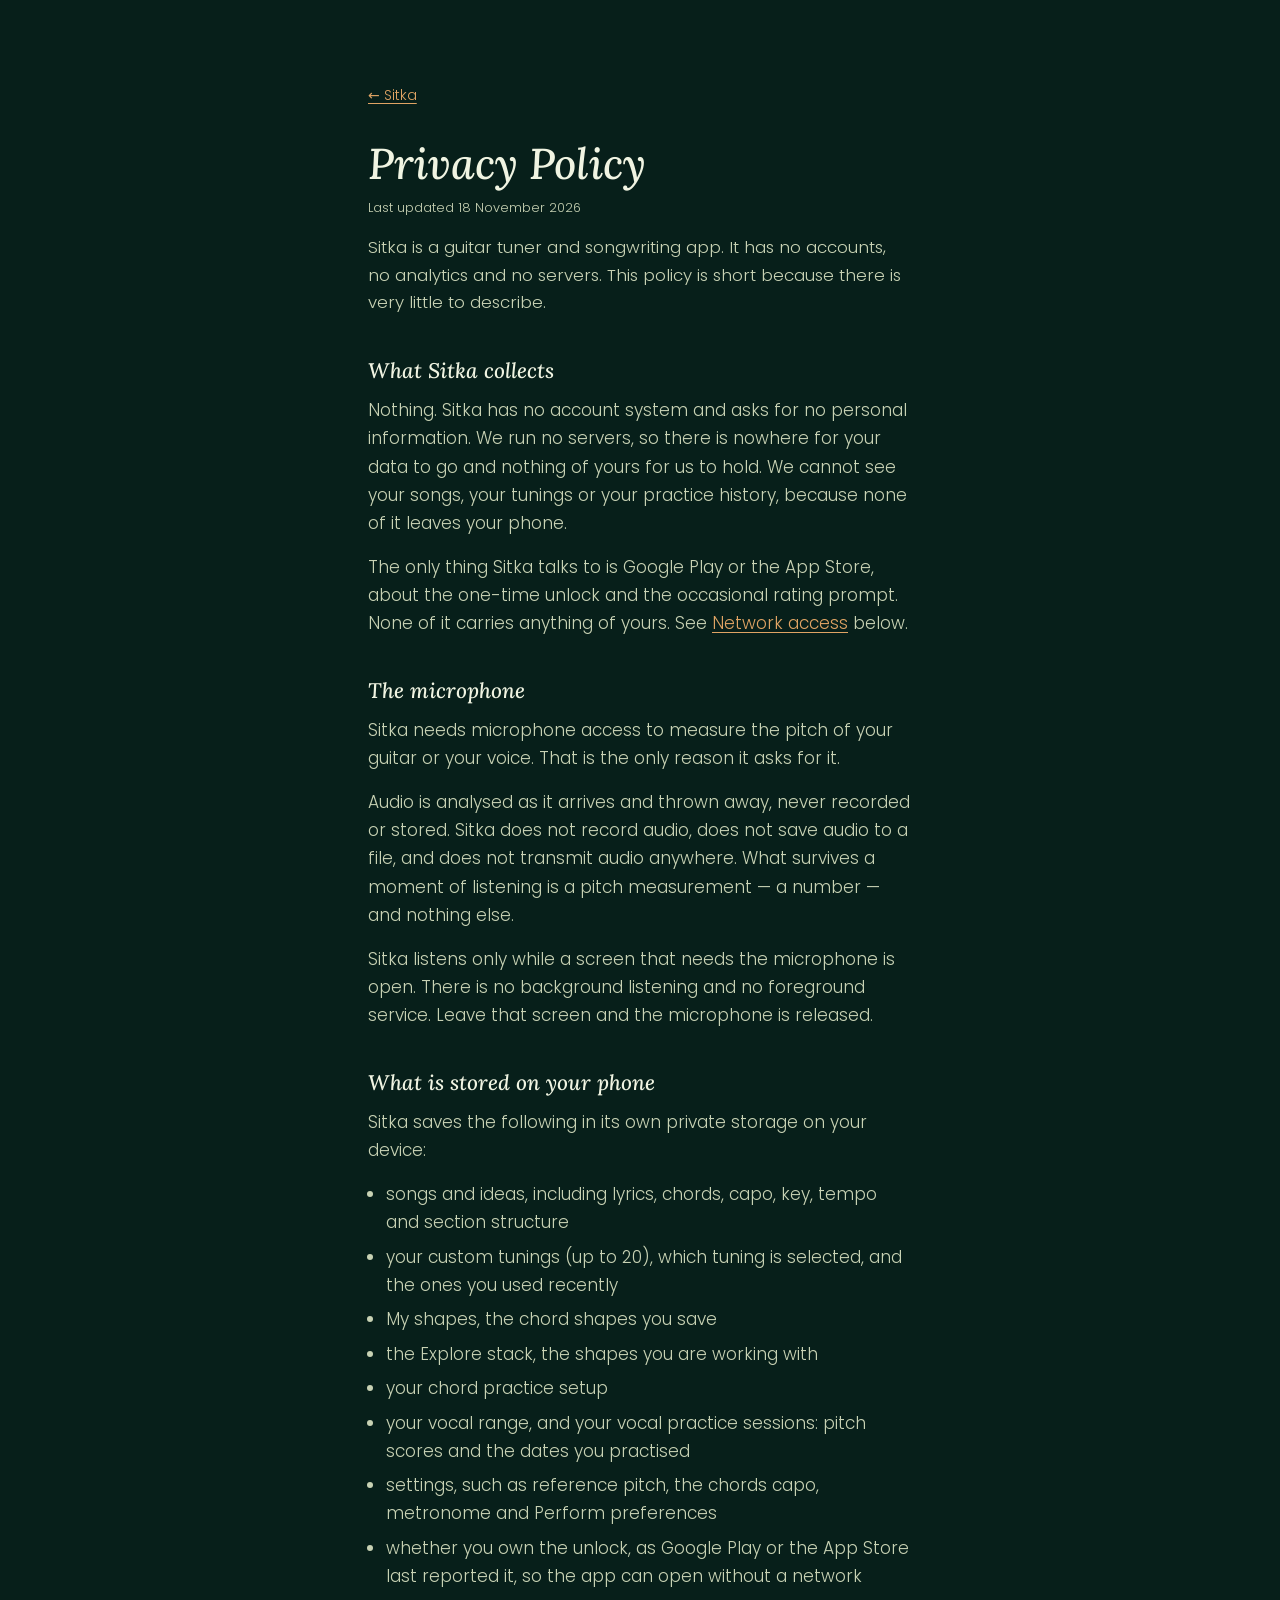
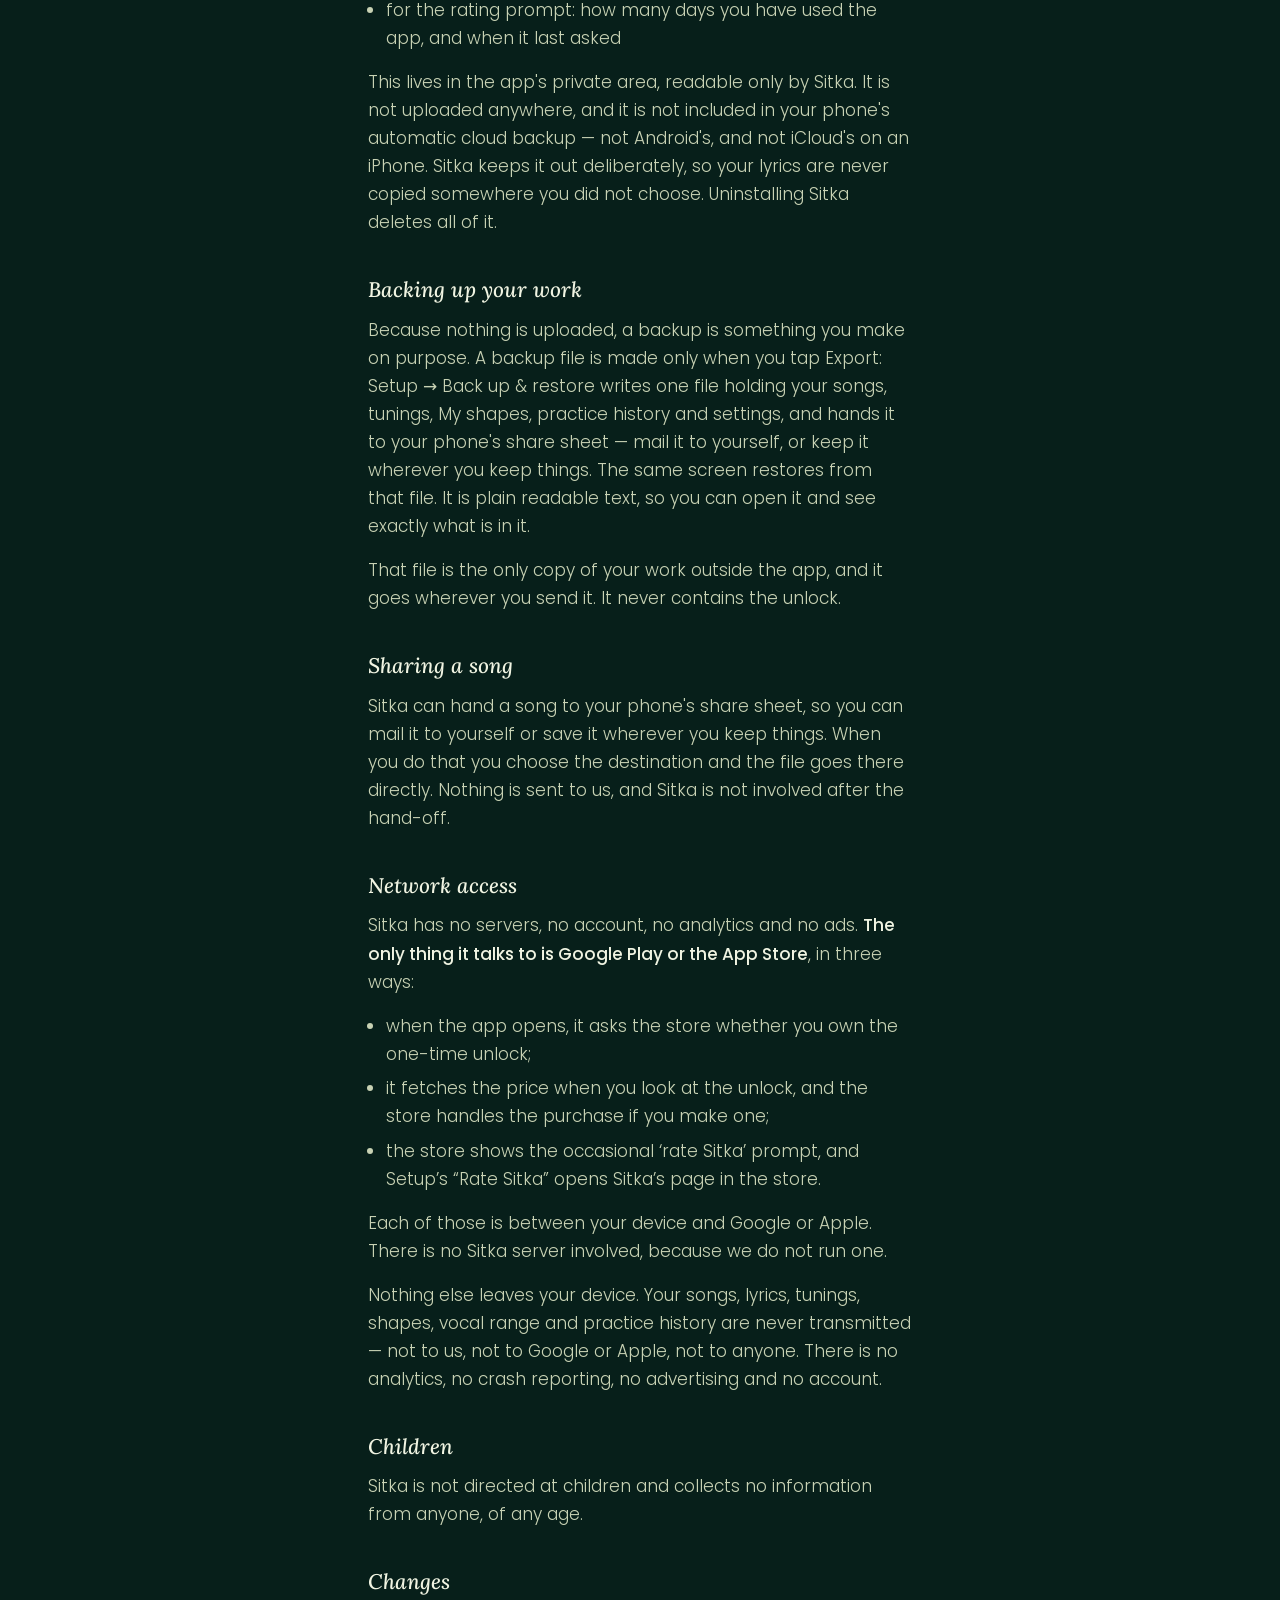
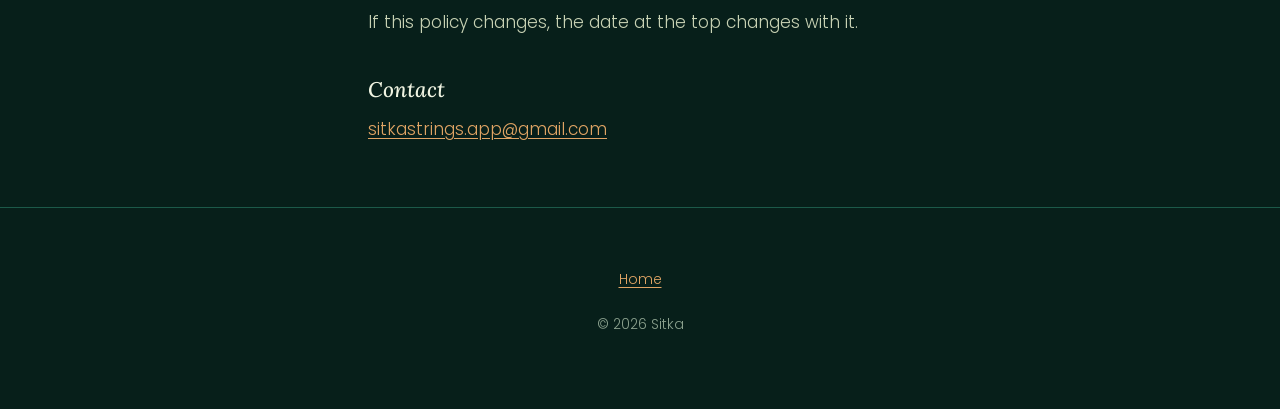
==== commit 50b9ac56: "Privacy policy: last updated 18 November 2026, rechecked against ios/launch iCloud: on ios/launch (t" ====
--- a/privacy/index.html
+++ b/privacy/index.html
@@ -43,7 +43,7 @@
   <a class="back" href="/">&larr; Sitka</a>
 
   <h1>Privacy Policy</h1>
-  <p class="updated">Last updated 17 November 2026</p>
+  <p class="updated">Last updated 18 November 2026</p>
 
   <p class="lede">
     Sitka is a guitar tuner and songwriting app. It has no accounts, no
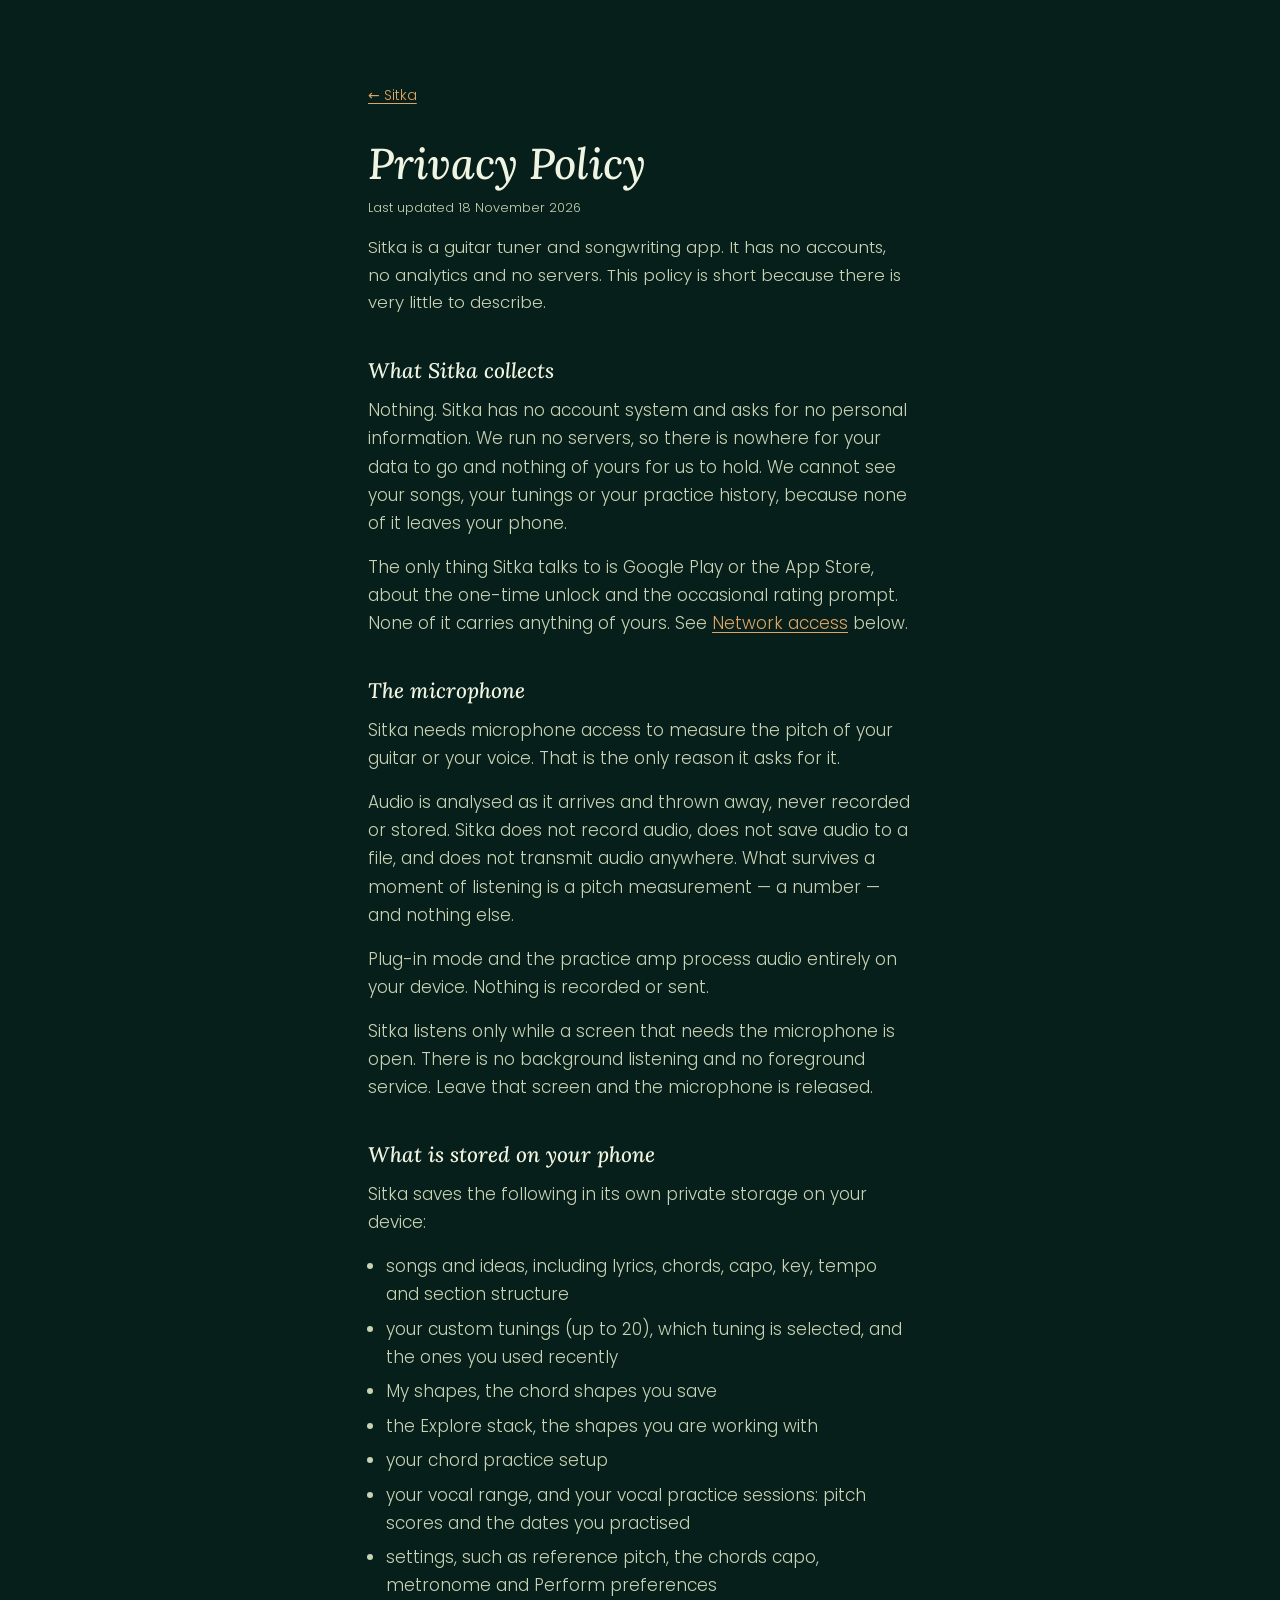
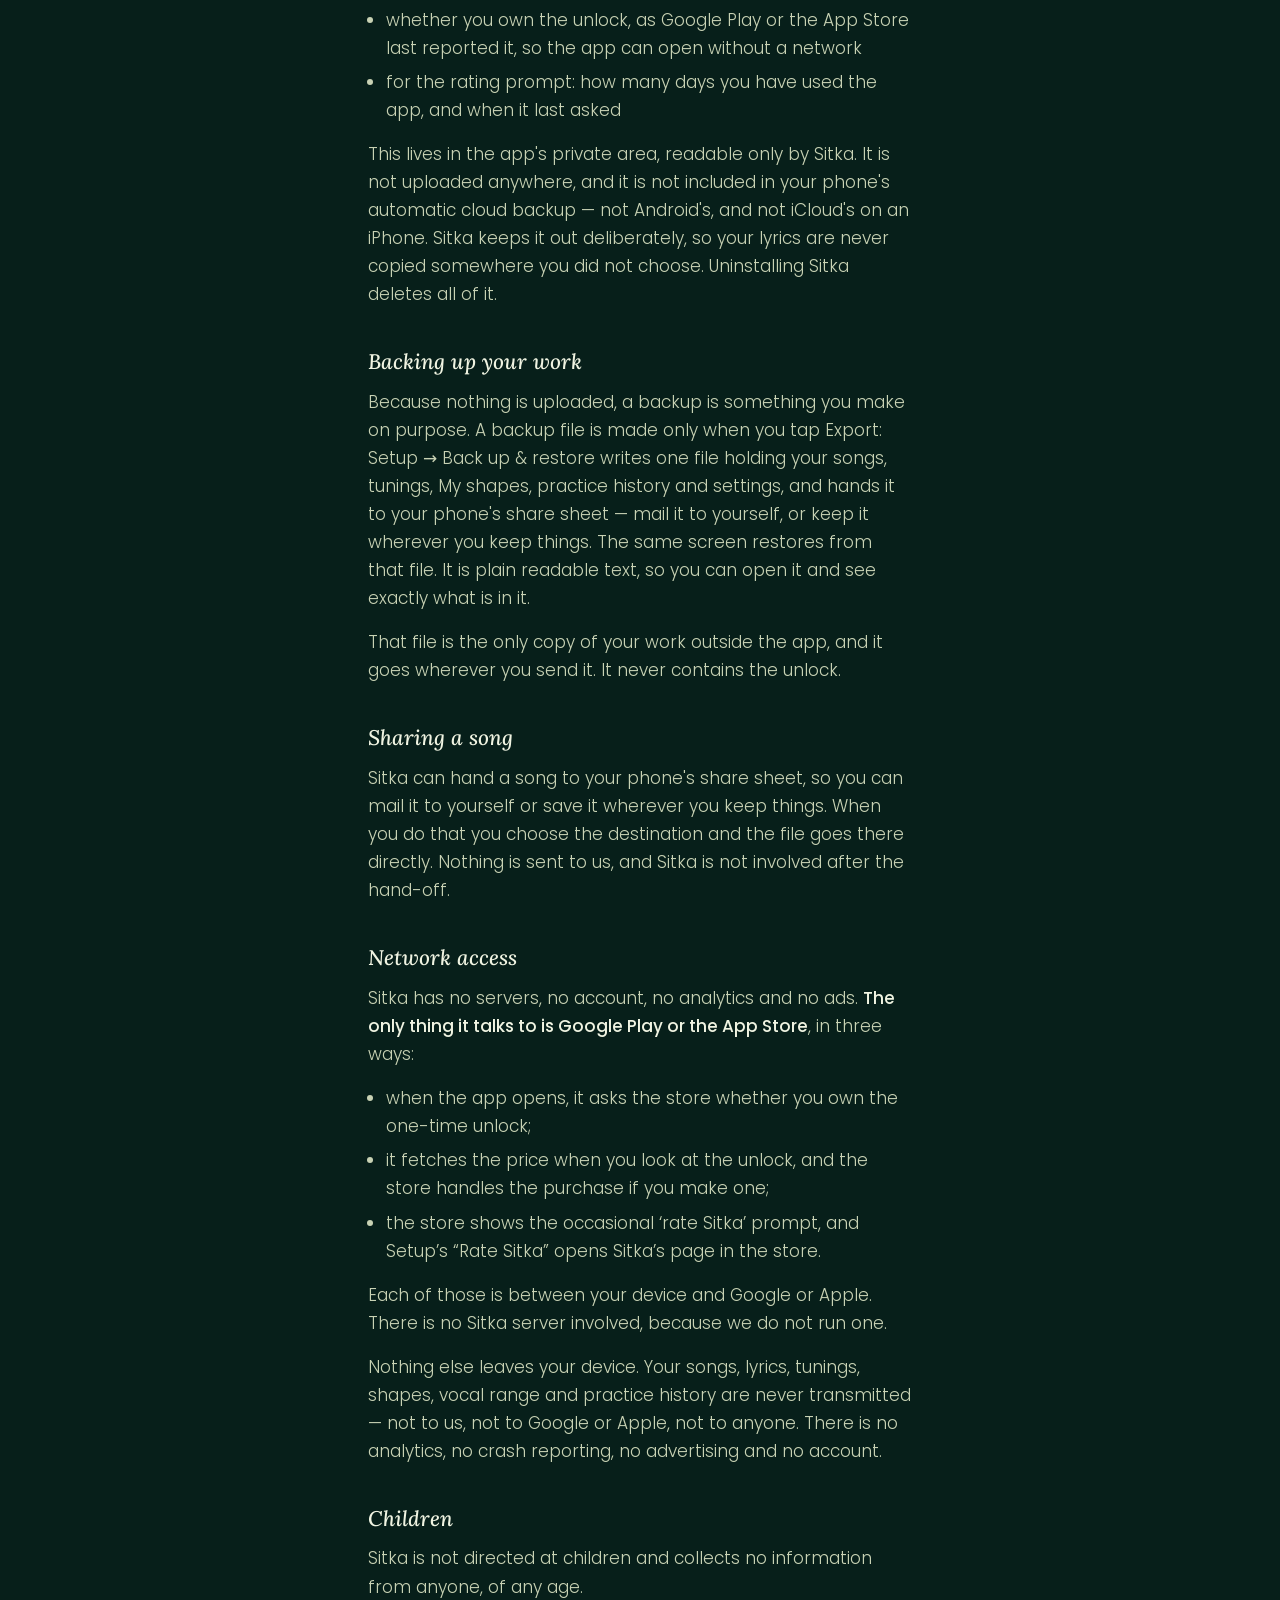
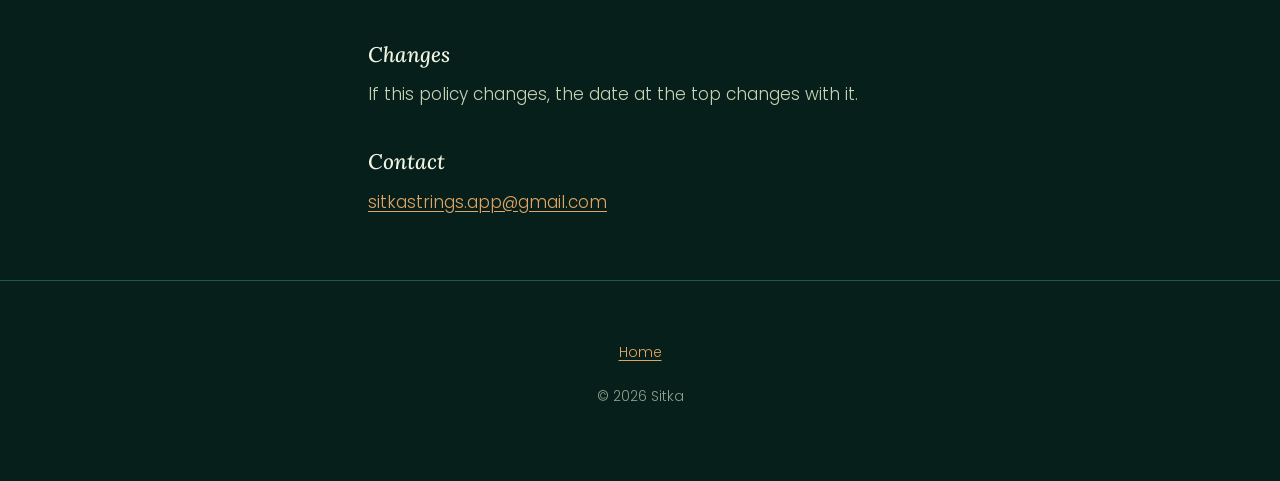
==== commit fad31a4d: "DRAFT site refresh: what's inside, three tiers, 33 tunings, plug-in privacy line Not for publishing " ====
--- a/privacy/index.html
+++ b/privacy/index.html
@@ -76,6 +76,10 @@
     not record audio, does not save audio to a file, and does not
     transmit audio anywhere. What survives a moment of listening is a
     pitch measurement — a number — and nothing else.
+  </p>
+  <p>
+    Plug-in mode and the practice amp process audio entirely on your device.
+    Nothing is recorded or sent.
   </p>
   <p>
     Sitka listens only while a screen that needs the microphone is open.
--- a/assets/site.css
+++ b/assets/site.css
@@ -220,18 +220,18 @@
 .fret-name {
   display: block; font-family: 'Poppins', sans-serif; font-weight: 500;
   font-size: .74rem; letter-spacing: .16em; text-transform: uppercase;
-  color: var(--copper);
+  color: var(--copper-lit);   /* AA on the card: copper is 4.19:1 there */
 }
 .fret-strings {
   display: block; font-family: ui-monospace, Menlo, monospace;
-  font-size: .68rem; letter-spacing: .1em; color: var(--patina); margin-top: .15rem;
+  font-size: .68rem; letter-spacing: .1em; color: var(--spruce-dim); margin-top: .15rem;
 }
 .fret svg, .rank-item svg { display: block; width: 100%; max-width: 132px; height: auto; margin: 0 auto; }
 .fret-shape {
   font-family: ui-monospace, Menlo, monospace; font-size: .76rem;
   color: var(--spruce); margin: .7rem 0 .15rem; letter-spacing: .03em;
 }
-.fret-meta { font-size: .7rem; color: var(--patina); margin: 0 0 .35rem; }
+.fret-meta { font-size: .7rem; color: var(--spruce-dim); margin: 0 0 .35rem; } /* patina is 4.33:1 on the card */
 .fret-fingers { color: var(--copper-lit); }
 .fret-gloss {
   font-family: 'Lora', Georgia, serif; font-style: italic;
@@ -242,9 +242,9 @@
 .rank-n {
   position: absolute; top: .5rem; left: .6rem;
   font-family: ui-monospace, Menlo, monospace; font-size: .7rem;
-  color: var(--copper); opacity: .8;
-}
-.rank-score { margin: .5rem 0 .2rem; font-size: .7rem; color: var(--patina); }
+  color: var(--copper-lit);
+}
+.rank-score { margin: .5rem 0 .2rem; font-size: .7rem; color: var(--spruce-dim); }
 .rank-score span {
   font-family: ui-monospace, Menlo, monospace; font-size: 1.15rem;
   color: var(--copper-lit); margin-right: .25rem;
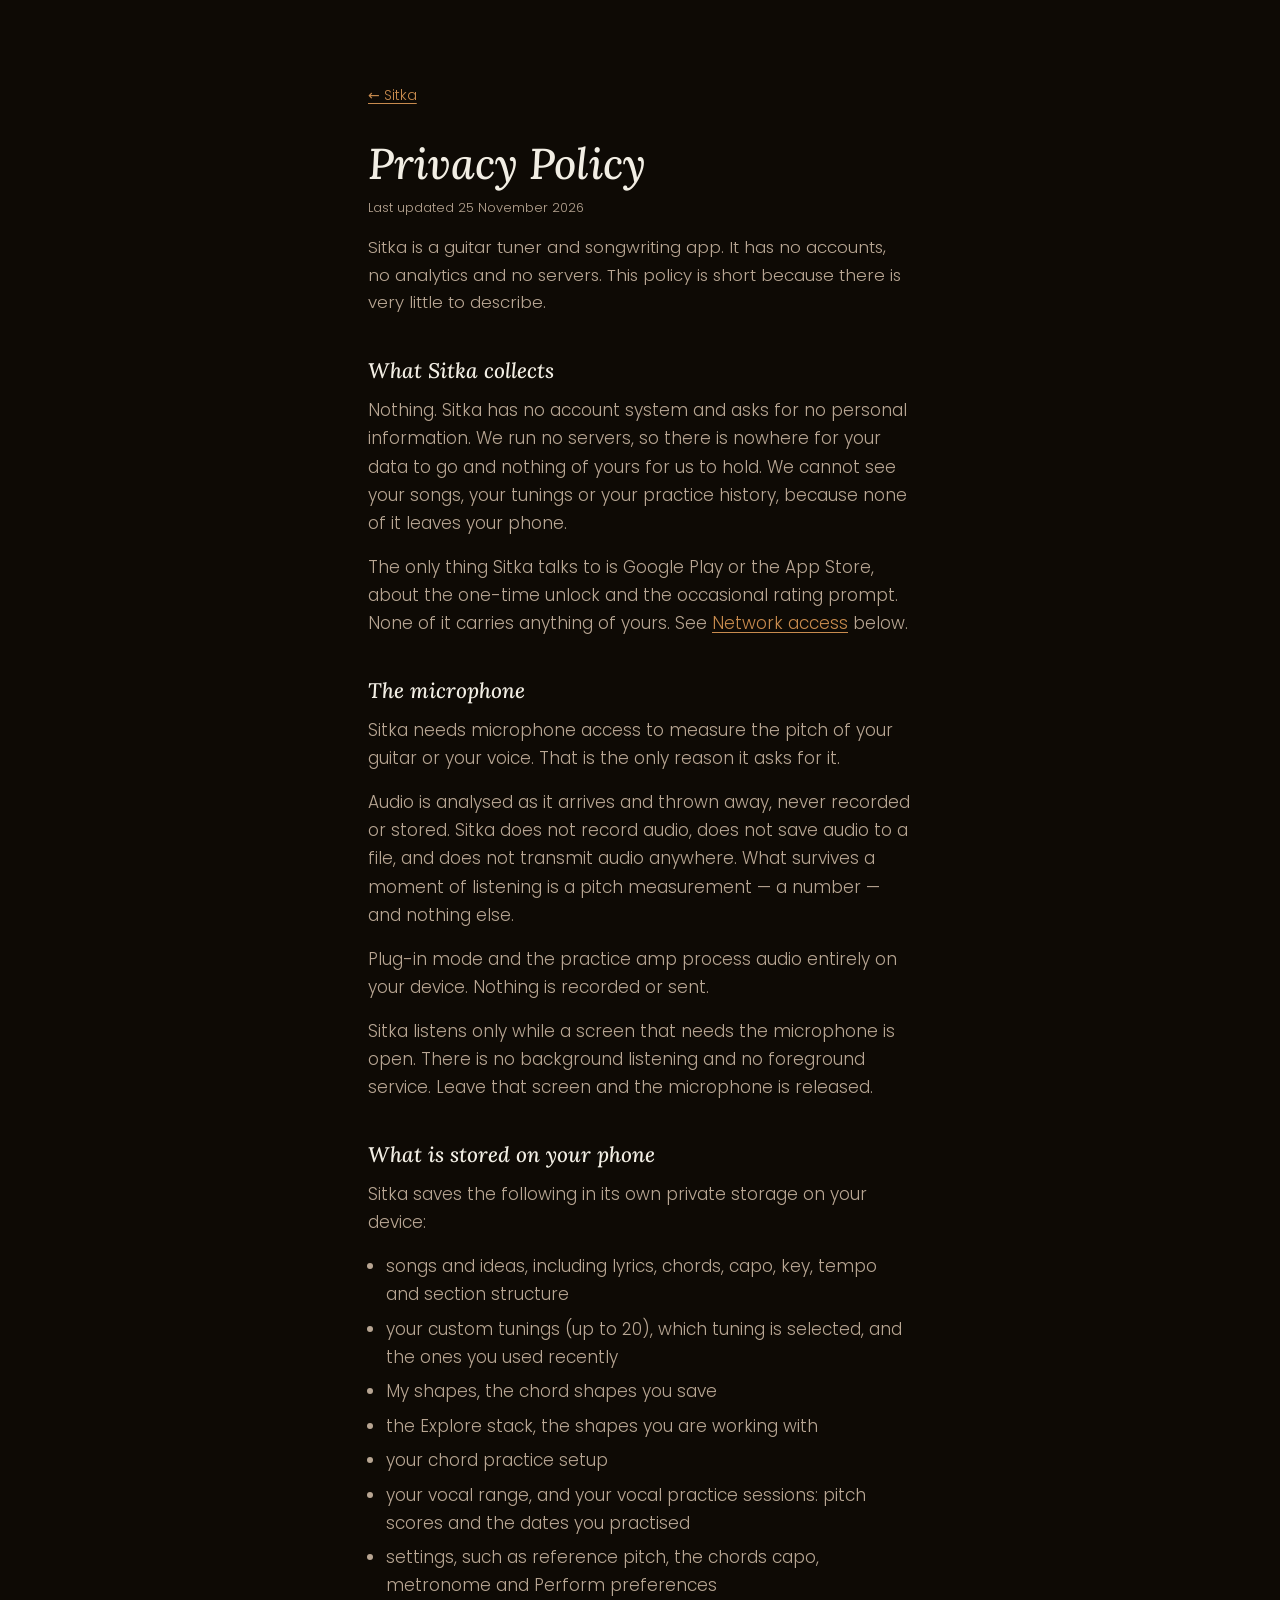
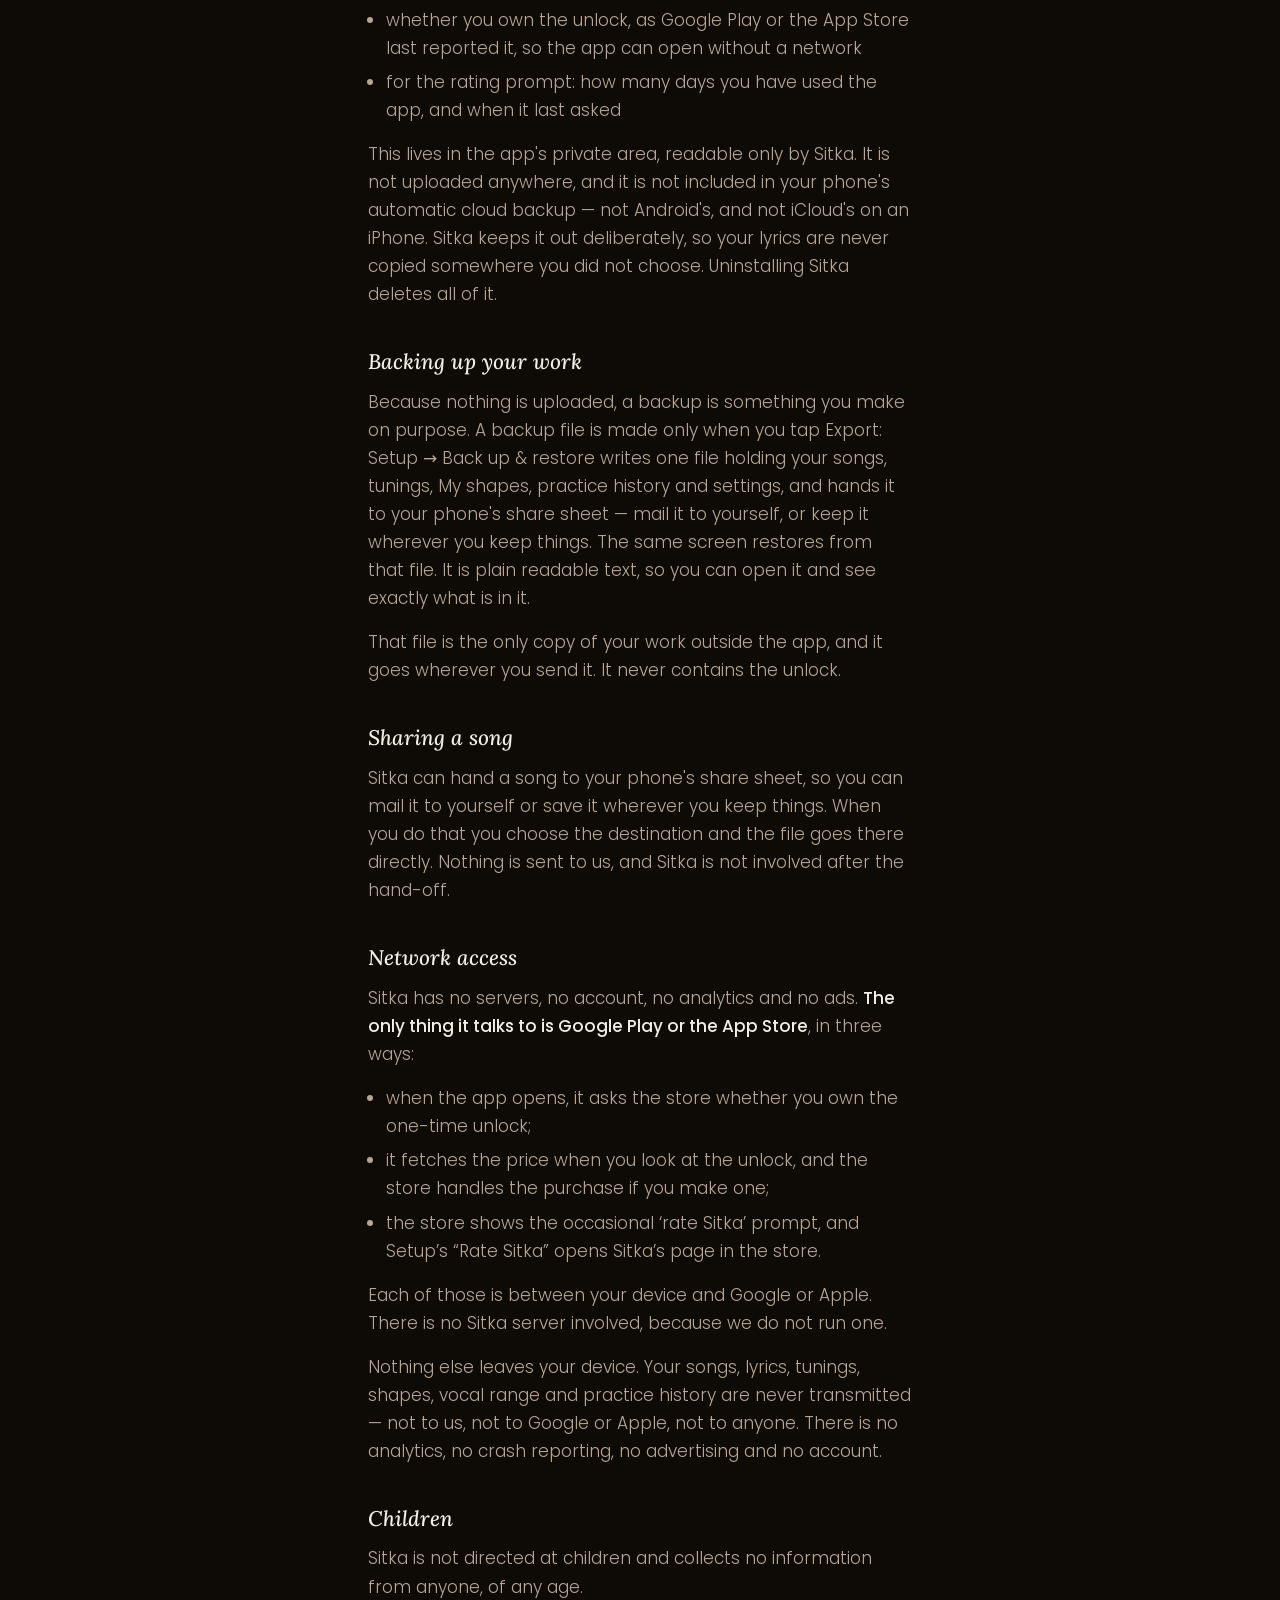
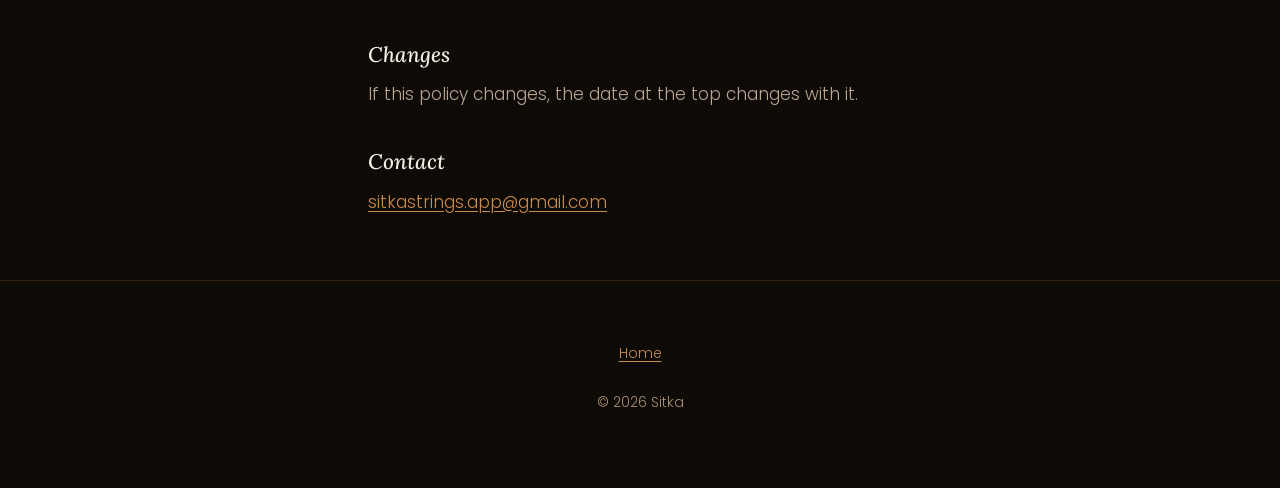
==== commit 8a7e7dad: "DRAFT: the Play v2 hero and shots, the store's pricing lines, App Store coming soon - Hero: the Play" ====
--- a/privacy/index.html
+++ b/privacy/index.html
@@ -43,7 +43,7 @@
   <a class="back" href="/">&larr; Sitka</a>
 
   <h1>Privacy Policy</h1>
-  <p class="updated">Last updated 18 November 2026</p>
+  <p class="updated">Last updated 25 November 2026</p>
 
   <p class="lede">
     Sitka is a guitar tuner and songwriting app. It has no accounts, no
--- a/assets/site.css
+++ b/assets/site.css
@@ -1,25 +1,53 @@
 /*
- * site.css — everything both pages share.
+ * site.css — everything the pages share.
  *
- * One committed visual world: the deep green of the app icon and the
- * splash, with Sitka's own copper and spruce on top. Every colour is
- * painted explicitly; nothing is inherited from a host background.
+ * The app's own palette, from src/theme.ts in the Sitka repo: a warm
+ * near-black ground, copper for the frame and the one main action, cream
+ * ink for reading, patina for what is at rest. The deep green appears only
+ * where the app icon does, so the icon sits on the page as it sits on a
+ * phone. Every text pair is AA or better: `node tools/contrast.mjs`
+ * measures them all and fails on one that is not.
  */
 
 :root {
-  --green-deep:  #071F1A;
-  --green:       #0D3D32;
-  --green-lift:  #10493C;
-  --hair:        #1C5949;
+  /* ground — COLOR.ground / groundLift / surface / groundRaise */
+  --ground:      #0E0A05;
+  --lift:        #140F07;
+  --surface:     #19110A;
+  --raise:       #1E160D;
 
-  --spruce:      #F0F4E2;
-  --spruce-dim:  #C8D2B4;
-  --patina:      #8AA08D;
+  /* type — COLOR.ink / inkDim / inkFaint */
+  --ink:         #F2EEE4;
+  --ink-dim:     #B8A693;
+  --ink-faint:   #A68E74;
 
+  /* copper — COLOR.bezelLit / bezelMid / bezel / bezelHair / bezelHairLit */
   --copper:      #C88B4E;
-  --copper-lit:  #E0A464;
+  --copper-mid:  #A66E3E;
+  --bezel:       #8A5A32;
+  --hair:        rgba(200, 139, 78, .20);
+  --hair-lit:    rgba(200, 139, 78, .45);
+  --selected:    rgba(200, 139, 78, .16);   /* LINE.selectedFill */
+
+  /* at rest and lit — COLOR.patina / live / dusty */
+  --patina:      #879689;
+  --live:        #C8D2B4;
+  --dusty:       #8295A8;
+
+  /* the app icon's green (adaptive icon background) — the icon only */
+  --icon-green:  #0D3D32;
+
+  /* RADIUS.control and RADIUS.card */
+  --r-control:   4px;
+  --r-card:      8px;
 
   --measure:     34rem;
+
+  /* the names the privacy policy and 404 page were written against */
+  --spruce:      var(--ink);
+  --spruce-dim:  var(--ink-dim);
+  --copper-lit:  var(--copper);
+  --green-deep:  var(--ground);
 }
 
 * { box-sizing: border-box; }
@@ -32,8 +60,8 @@
 
 body {
   margin: 0;
-  background: var(--green-deep);
-  color: var(--spruce);
+  background: var(--ground);
+  color: var(--ink);
   font-family: 'Poppins', ui-sans-serif, system-ui, sans-serif;
   font-weight: 300;
   font-size: 17px;
@@ -41,16 +69,45 @@
   -webkit-font-smoothing: antialiased;
 }
 
-a { color: var(--copper-lit); text-underline-offset: 3px; }
-a:hover { color: var(--spruce); }
-a:focus-visible { outline: 2px solid var(--copper-lit); outline-offset: 3px; border-radius: 2px; }
+a { color: var(--copper); text-underline-offset: 3px; }
+a:hover { color: var(--ink); }
+a:focus-visible, button:focus-visible, summary:focus-visible {
+  outline: 2px solid var(--copper); outline-offset: 3px; border-radius: var(--r-control);
+}
 
-.wrap { max-width: var(--measure); margin: 0 auto; padding: 0 1.4rem; }
+.wrap { max-width: var(--measure); margin: 0 auto; padding: 0 16px; }
 
+/* a section label: small caps, tracked, warm — SMALL_LABEL / TRACKING.eyebrow */
 .eyebrow {
-  font-family: 'Poppins', sans-serif; font-weight: 500;
-  font-size: .68rem; letter-spacing: .2em; text-transform: uppercase;
-  color: var(--copper); margin: 0 0 .7rem;
+  font-family: 'Poppins', sans-serif; font-weight: 400;
+  font-size: .72rem; letter-spacing: .22em; text-transform: uppercase;
+  color: var(--ink-faint); margin: 0 0 .6rem;
+}
+
+/* ---------------- buttons and chips: squared, as the app's ---------------- */
+/* uiRules.ts variantStyle: 'primary' is a copper fill with ground text */
+.cta {
+  display: inline-flex; align-items: center; justify-content: center; gap: .6rem;
+  min-height: 48px;
+  font-family: 'Poppins', sans-serif; font-weight: 400;
+  font-size: .8rem; letter-spacing: .16em; text-transform: uppercase;
+  color: var(--ground); background: var(--copper);
+  border: 1px solid var(--copper); border-radius: var(--r-control);
+  padding: .8rem 1.5rem; text-decoration: none;
+  transition: background .18s ease, border-color .18s ease;
+}
+.cta:hover { background: var(--ink); border-color: var(--ink); color: var(--ground); }
+/* 'primaryOutline' */
+.cta.outline { background: transparent; color: var(--copper); }
+.cta.outline:hover { background: var(--selected); color: var(--ink); }
+
+.chip {
+  display: inline-block;
+  font-family: 'Poppins', sans-serif; font-size: .72rem; font-weight: 400;
+  letter-spacing: .12em; text-transform: uppercase;
+  color: var(--ink-dim);
+  border: 1px solid var(--hair-lit); border-radius: var(--r-control);
+  padding: .3rem .65rem;
 }
 
 footer {
@@ -58,22 +115,15 @@
   padding: clamp(2.5rem, 7vw, 3.5rem) 0 clamp(3rem, 8vw, 4rem);
   text-align: center;
 }
-footer p { margin: 0 0 .6rem; color: var(--patina); font-size: .875rem; }
-footer nav { margin-bottom: 1.25rem; }
-footer nav a { margin: 0 .6rem; font-size: .875rem; }
+footer p { margin: 0 0 .6rem; color: var(--ink-faint); font-size: .875rem; }
+footer nav { margin-bottom: 1.25rem; display: flex; justify-content: center; flex-wrap: wrap; gap: .25rem 1.2rem; }
+footer nav a { font-size: .875rem; display: inline-block; padding: .35rem 0; }
 
 /* ------------------------------------------------------------------ */
 /* The mark as a motif                                                 */
 /* ------------------------------------------------------------------ */
 
-/*
- * One asset, four jobs: hero, watermark, section divider, list bullet.
- * All of them reference assets/mark.png rather than a hand-drawn SVG
- * copy, so the motif cannot drift away from the real icon when the icon
- * is next redrawn.
- */
-
-/* a divider that is a mark flanked by hairlines, replacing a plain rule */
+/* a divider: the mark flanked by copper hairlines */
 .divider {
   display: flex; align-items: center; gap: 1.1rem;
   margin: 0; padding: 0; border: 0;
@@ -84,220 +134,26 @@
 .divider span {
   width: 22px; height: 22px; flex: none;
   background: url("/assets/mark.png") center / contain no-repeat;
-  opacity: .55;
+  opacity: .6;
 }
 
 /* list bullets carrying the mark instead of a disc */
 .mark-list { list-style: none; margin: 0; padding: 0; }
 .mark-list li {
-  position: relative; padding-left: 2rem; margin-bottom: .7rem;
-  color: var(--spruce-dim);
+  position: relative; padding-left: 1.9rem; margin-bottom: .6rem;
+  color: var(--ink-dim);
 }
 .mark-list li:last-child { margin-bottom: 0; }
 .mark-list li::before {
   content: ""; position: absolute; left: 0; top: .38em;
   width: 15px; height: 15px;
   background: url("/assets/mark.png") center / contain no-repeat;
-  opacity: .75;
+  opacity: .8;
 }
 
-/* ------------------------------------------------------------------ */
-/* Phone frames: deliberate placeholders, not broken images            */
-/* ------------------------------------------------------------------ */
-
-.shots {
-  display: grid; gap: 1.1rem;
-  grid-template-columns: repeat(auto-fit, minmax(150px, 1fr));
-  margin: 1.75rem 0 0;
+/* the app icon: the one place the green appears */
+.app-icon {
+  display: block; border-radius: 22%;
+  background: var(--icon-green);
+  box-shadow: 0 0 0 1px rgba(200, 139, 78, .25);
 }
-.shot { display: flex; flex-direction: column; gap: .7rem; }
-
-/* the frame is drawn, never loaded — nothing here can fail to arrive */
-.phone {
-  aspect-ratio: 9 / 19.5;
-  border: 1px solid var(--hair);
-  border-radius: 14px;
-  background:
-    radial-gradient(120% 60% at 50% 0%, var(--green-lift) 0%, var(--green) 55%, var(--green) 100%);
-  display: flex; align-items: center; justify-content: center;
-  position: relative; overflow: hidden;
-}
-.phone::before {              /* the earpiece slot, so it reads as a phone */
-  content: ""; position: absolute; top: 9px; left: 50%;
-  transform: translateX(-50%);
-  width: 28%; height: 4px; border-radius: 2px;
-  background: var(--hair);
-}
-.phone::after {               /* the mark, centred */
-  content: ""; width: 38%; aspect-ratio: 1;
-  background: url("/assets/mark.png") center / contain no-repeat;
-  opacity: .38;
-}
-.shot-label {
-  font-family: 'Poppins', sans-serif; font-size: .76rem; font-weight: 400;
-  color: var(--patina); text-align: center; line-height: 1.4;
-}
-
-/* ------------------------------------------------------------------ */
-/* Chord diagrams                                                      */
-/* ------------------------------------------------------------------ */
-
-.chords {
-  display: grid; gap: 1.5rem;
-  grid-template-columns: repeat(auto-fit, minmax(190px, 1fr));
-  margin: 1.75rem 0 0;
-}
-.chord {
-  background: var(--green);
-  border: 1px solid var(--hair);
-  border-radius: 3px;
-  padding: 1.2rem 1rem 1rem;
-  text-align: center;
-}
-.chord h3 {
-  font-family: 'Poppins', sans-serif; font-weight: 500;
-  font-size: .7rem; letter-spacing: .18em; text-transform: uppercase;
-  color: var(--copper); margin: 0 0 .15rem;
-}
-.chord .strings {
-  font-family: ui-monospace, 'SFMono-Regular', Menlo, monospace;
-  font-size: .72rem; letter-spacing: .12em;
-  color: var(--patina); margin: 0 0 .9rem;
-}
-.chord svg { display: block; width: 100%; max-width: 148px; margin: 0 auto; height: auto; }
-.chord .shape {
-  font-family: ui-monospace, 'SFMono-Regular', Menlo, monospace;
-  font-size: .8rem; color: var(--spruce); margin: .8rem 0 .1rem;
-  letter-spacing: .04em;
-}
-.chord .voiced {
-  font-family: 'Poppins', sans-serif; font-size: .72rem;
-  color: var(--patina); margin: 0;
-}
-.verdict {
-  margin: 1.5rem 0 0; text-align: center;
-  font-family: 'Lora', Georgia, serif; font-style: italic;
-  color: var(--spruce); font-size: 1.05rem;
-}
-
-/* ------------------------------------------------------------------ */
-/* Wide sections: the diagrams break the reading measure               */
-/* ------------------------------------------------------------------ */
-
-/*
- * Body copy wants ~34rem. Diagrams want room. `.wide` opts a section out
- * of the measure without leaving the page, and its prose keeps a measure
- * of its own so the words never run to 52rem.
- */
-.wide { max-width: 52rem; margin: 0 auto; padding: 0 1.4rem; }
-.lede-wide { max-width: 34rem; }
-.wide .verdict { max-width: none; }
-
-/* ---------------- fretboards ---------------- */
-.fretrow, .rankrow {
-  display: grid; gap: 1rem;
-  grid-template-columns: repeat(4, minmax(0, 1fr));
-  margin: 1.75rem 0 0;
-}
-.rankrow { grid-template-columns: repeat(3, minmax(0, 1fr)); }
-
-@media (max-width: 720px) {
-  /* the Play pattern: one row, swipe it. scroll-snap so it lands square */
-  .fretrow, .rankrow {
-    display: flex; overflow-x: auto; scroll-snap-type: x mandatory;
-    margin-inline: -1.4rem; padding: 0 1.4rem 0.5rem;
-    scrollbar-width: thin;
-  }
-  .fretrow > *, .rankrow > * { flex: 0 0 62%; scroll-snap-align: center; }
-}
-
-.fret, .rank-item {
-  background: var(--green); border: 1px solid var(--hair);
-  border-radius: 3px; padding: 1rem .75rem .9rem;
-  text-align: center; margin: 0; position: relative;
-}
-.fret figcaption { display: block; margin-bottom: .6rem; }
-.fret-name {
-  display: block; font-family: 'Poppins', sans-serif; font-weight: 500;
-  font-size: .74rem; letter-spacing: .16em; text-transform: uppercase;
-  color: var(--copper-lit);   /* AA on the card: copper is 4.19:1 there */
-}
-.fret-strings {
-  display: block; font-family: ui-monospace, Menlo, monospace;
-  font-size: .68rem; letter-spacing: .1em; color: var(--spruce-dim); margin-top: .15rem;
-}
-.fret svg, .rank-item svg { display: block; width: 100%; max-width: 132px; height: auto; margin: 0 auto; }
-.fret-shape {
-  font-family: ui-monospace, Menlo, monospace; font-size: .76rem;
-  color: var(--spruce); margin: .7rem 0 .15rem; letter-spacing: .03em;
-}
-.fret-meta { font-size: .7rem; color: var(--spruce-dim); margin: 0 0 .35rem; } /* patina is 4.33:1 on the card */
-.fret-fingers { color: var(--copper-lit); }
-.fret-gloss {
-  font-family: 'Lora', Georgia, serif; font-style: italic;
-  font-size: .82rem; line-height: 1.4; color: var(--spruce-dim); margin: 0;
-}
-
-/* ---------------- the ranked three ---------------- */
-.rank-n {
-  position: absolute; top: .5rem; left: .6rem;
-  font-family: ui-monospace, Menlo, monospace; font-size: .7rem;
-  color: var(--copper-lit);
-}
-.rank-score { margin: .5rem 0 .2rem; font-size: .7rem; color: var(--spruce-dim); }
-.rank-score span {
-  font-family: ui-monospace, Menlo, monospace; font-size: 1.15rem;
-  color: var(--copper-lit); margin-right: .25rem;
-}
-
-/* ---------------- tuning families ---------------- */
-.families { margin: 1.75rem 0 0; display: flex; flex-direction: column; gap: 1rem; }
-.fam { display: grid; grid-template-columns: 11rem 1fr; gap: .3rem .9rem; align-items: center; }
-.fam-name {
-  margin: 0; font-family: 'Poppins', sans-serif; font-weight: 500;
-  font-size: .76rem; letter-spacing: .1em; text-transform: uppercase; color: var(--copper);
-}
-.fam-bar {
-  height: 22px; border-radius: 2px; position: relative;
-  background: linear-gradient(to right, var(--green-lift) var(--n), transparent var(--n));
-  border: 1px solid var(--hair);
-  display: flex; align-items: center;
-}
-.fam-count {
-  font-family: ui-monospace, Menlo, monospace; font-size: .72rem;
-  color: var(--spruce); padding-left: .55rem;
-}
-.fam-list {
-  grid-column: 2; margin: 0; font-size: .72rem; color: var(--patina); line-height: 1.5;
-}
-@media (max-width: 560px) {
-  .fam { grid-template-columns: 1fr; }
-  .fam-list { grid-column: 1; }
-}
-
-/* ---------------- the screenshot strip ---------------- */
-.shots {
-  list-style: none; margin: 1.75rem 0 0; padding: 0;
-  display: grid; gap: 1rem; grid-template-columns: repeat(3, minmax(0, 1fr));
-}
-.shots .shot { margin: 0; }
-.shots img {
-  display: block; width: 100%; height: auto;
-  border: 1px solid var(--hair); border-radius: 6px;
-  background: var(--green);
-}
-@media (max-width: 720px) {
-  .shots {
-    display: flex; overflow-x: auto; scroll-snap-type: x mandatory;
-    margin-inline: -1.4rem; padding: 0 1.4rem .5rem; gap: .75rem;
-  }
-  .shots .shot { flex: 0 0 68%; scroll-snap-align: center; }
-}
-
-/* a line of "what is this" under each screenshot; the card itself
- * carries the headline, so this is description rather than claim */
-.shot-note {
-  margin: .7rem 0 0; font-size: .82rem; line-height: 1.55;
-  color: var(--spruce-dim);
-}
-@media (max-width: 720px) { .shot-note { font-size: .8rem; } }
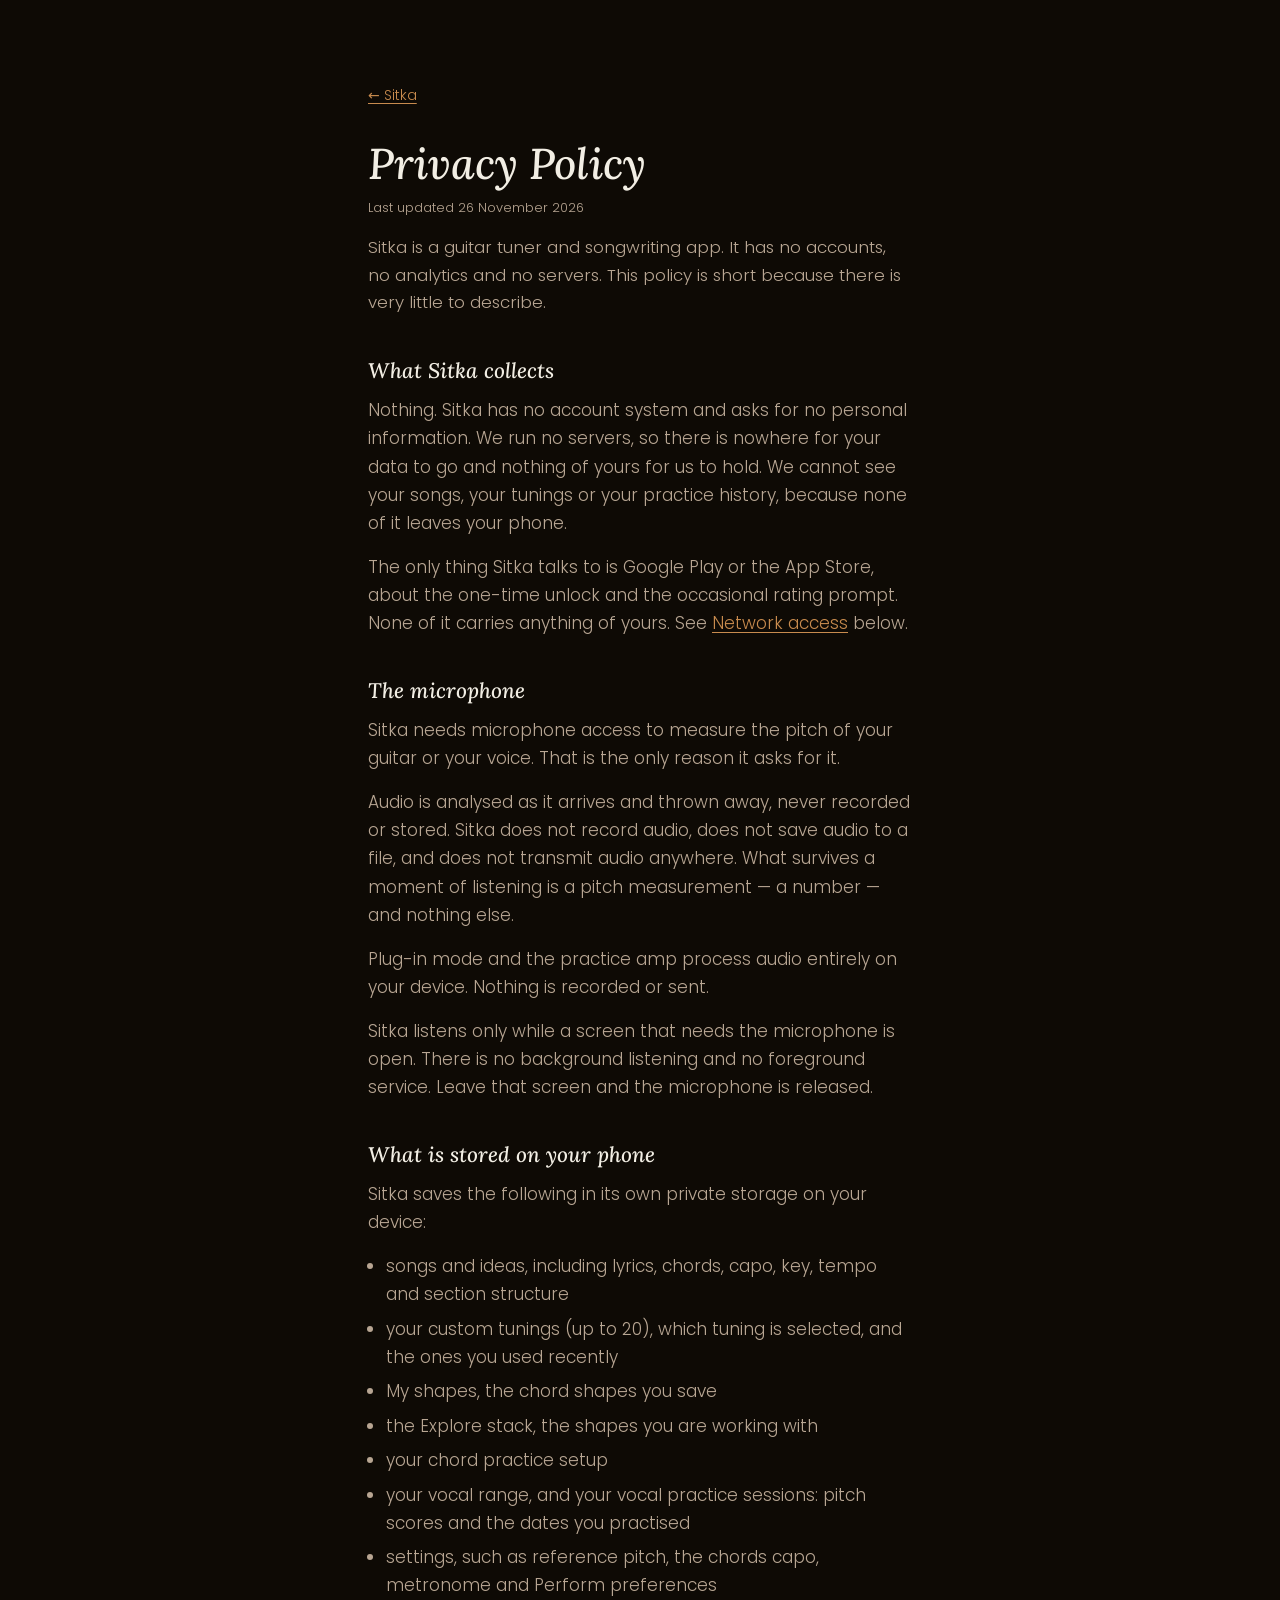
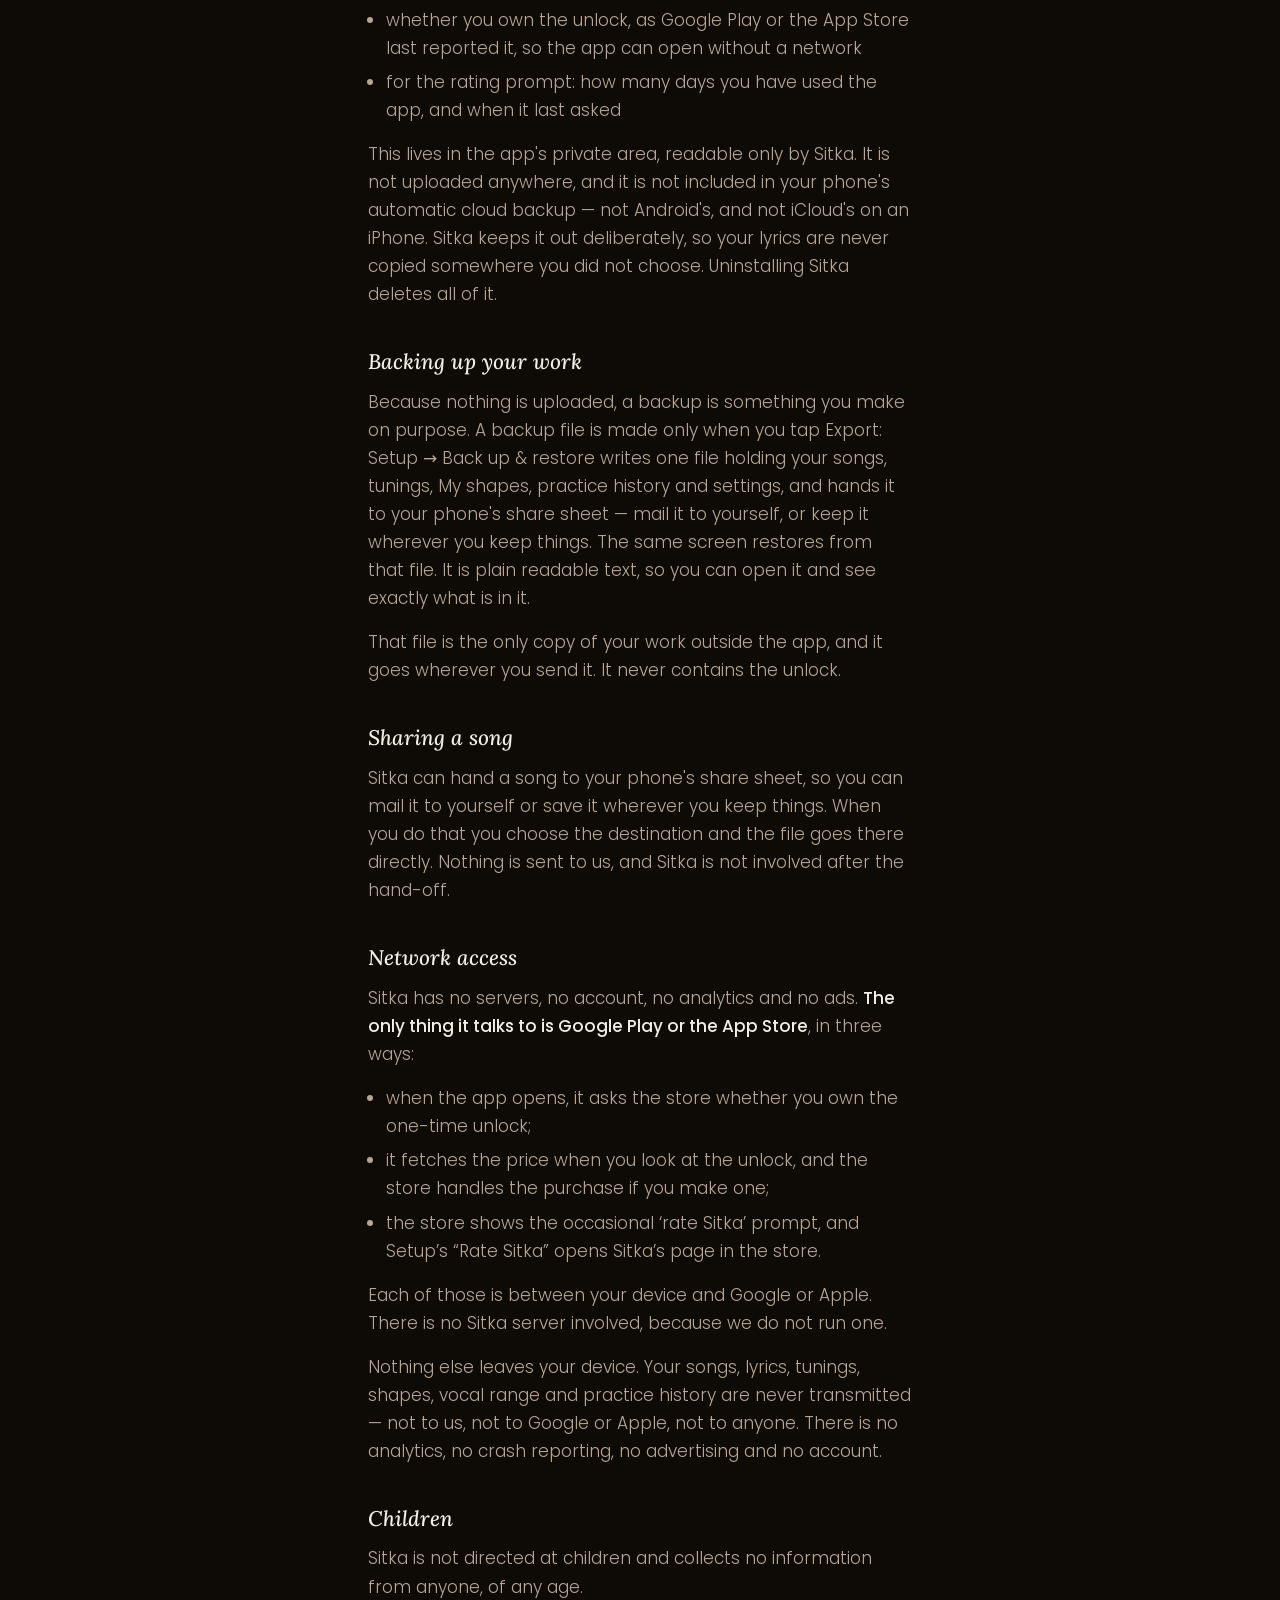
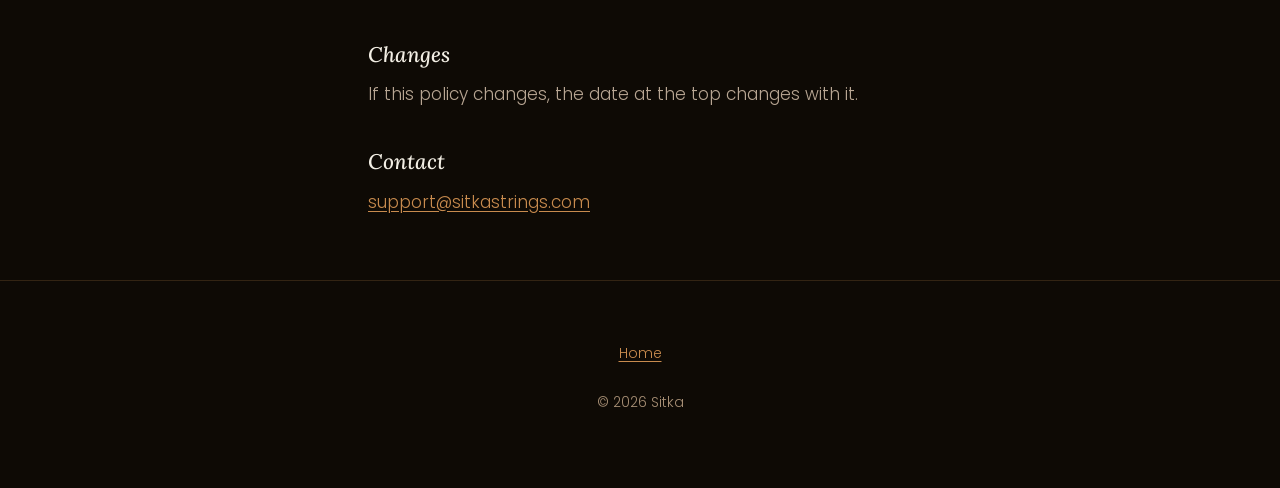
==== commit 8de222f4: "Contact: support@sitkastrings.com on Send feedback and in the privacy policy The policy's address re" ====
--- a/privacy/index.html
+++ b/privacy/index.html
@@ -43,7 +43,7 @@
   <a class="back" href="/">&larr; Sitka</a>
 
   <h1>Privacy Policy</h1>
-  <p class="updated">Last updated 25 November 2026</p>
+  <p class="updated">Last updated 26 November 2026</p>
 
   <p class="lede">
     Sitka is a guitar tuner and songwriting app. It has no accounts, no
@@ -168,11 +168,7 @@
 
   <h2>Contact</h2>
   <p>
-    <!-- TODO before launch: replace with the real address. Google Play
-         requires a contact email on the store listing, and this policy
-         should carry the same one. Anything published here gets scraped,
-         so a dedicated address is worth considering. -->
-    <a href="mailto:sitkastrings.app@gmail.com">sitkastrings.app@gmail.com</a>
+    <a href="mailto:support@sitkastrings.com">support@sitkastrings.com</a>
   </p>
 </div>
 
